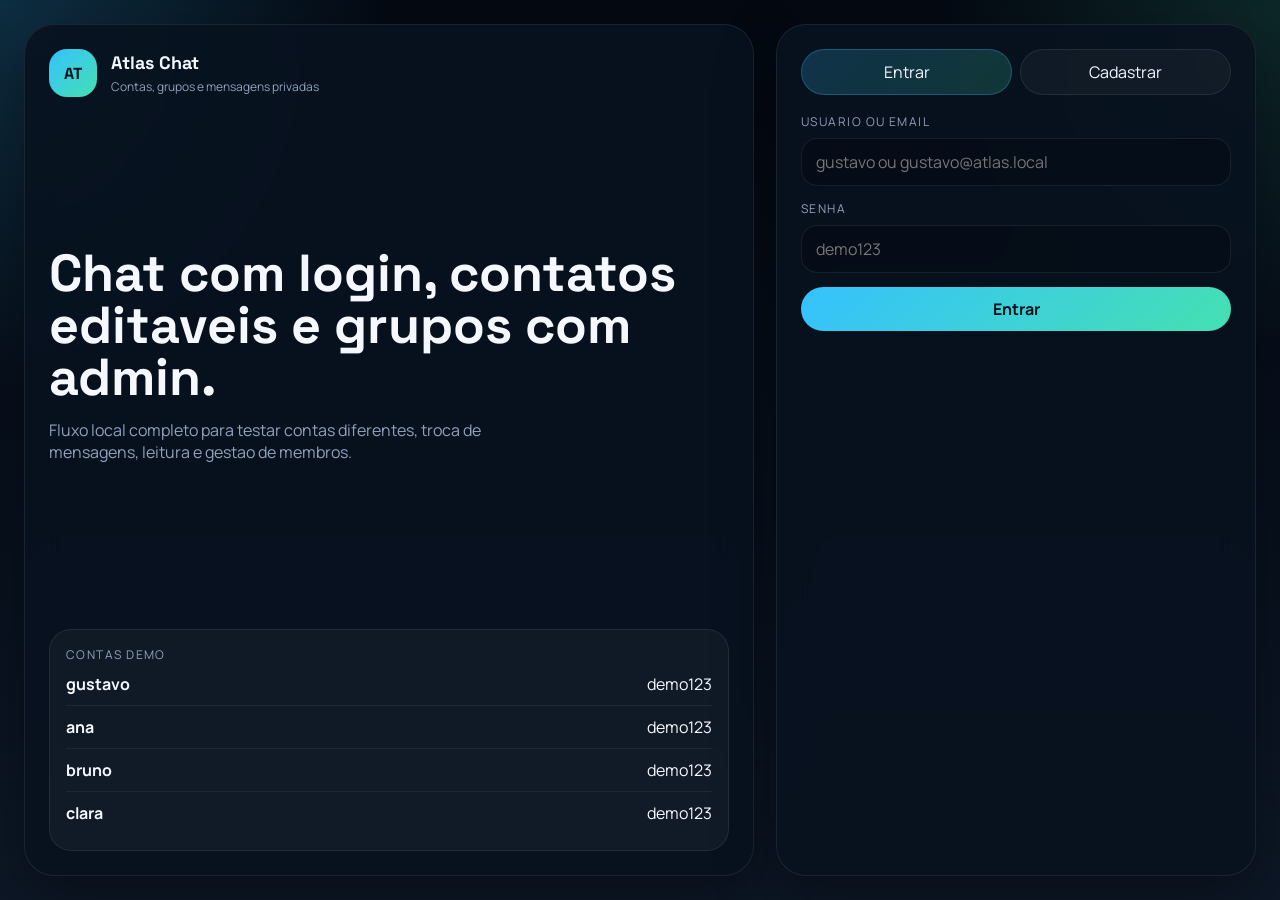
==== index.html @ 0bdc7fc2 "chore: backup local demo and scaffold supabase migration" ====
<!DOCTYPE html>
<html lang="pt-BR">
<head>
  <meta charset="UTF-8">
  <meta name="viewport" content="width=device-width, initial-scale=1.0">
  <title>Atlas Chat - Login</title>
  <link rel="preconnect" href="https://fonts.googleapis.com">
  <link rel="preconnect" href="https://fonts.gstatic.com" crossorigin>
  <link href="https://fonts.googleapis.com/css2?family=Manrope:wght@400;500;600;700&family=Space+Grotesk:wght@500;700&display=swap" rel="stylesheet">
  <link rel="stylesheet" href="style.css">
</head>
<body class="page-auth">
  <main class="auth-shell">
    <section class="auth-hero">
      <a class="brand brand-auth" href="index.html">
        <span class="brand-mark">AT</span>
        <span>
          <strong>Atlas Chat</strong>
          <small>Contas, grupos e mensagens privadas</small>
        </span>
      </a>

      <div class="auth-copy">
        <h1>Chat com login, contatos editaveis e grupos com admin.</h1>
        <p>Fluxo local completo para testar contas diferentes, troca de mensagens, leitura e gestao de membros.</p>
      </div>

      <div class="auth-demo">
        <div class="card-kicker">Contas demo</div>
        <div class="demo-item"><strong>gustavo</strong><span>demo123</span></div>
        <div class="demo-item"><strong>ana</strong><span>demo123</span></div>
        <div class="demo-item"><strong>bruno</strong><span>demo123</span></div>
        <div class="demo-item"><strong>clara</strong><span>demo123</span></div>
      </div>
    </section>

    <section class="auth-panel">
      <div class="auth-tabs">
        <button id="login-tab" class="auth-tab active" type="button">Entrar</button>
        <button id="register-tab" class="auth-tab" type="button">Cadastrar</button>
      </div>

      <form id="login-form" class="auth-form">
        <label class="field">
          <span>Usuario ou email</span>
          <input id="login-identifier" type="text" placeholder="gustavo ou gustavo@atlas.local" required>
        </label>
        <label class="field">
          <span>Senha</span>
          <input id="login-password" type="password" placeholder="demo123" required>
        </label>
        <button class="primary-btn wide" type="submit">Entrar</button>
      </form>

      <form id="register-form" class="auth-form hidden">
        <label class="field">
          <span>Nome</span>
          <input id="register-name" type="text" placeholder="Seu nome" required>
        </label>
        <label class="field">
          <span>Usuario</span>
          <input id="register-username" type="text" placeholder="seuusuario" required>
        </label>
        <label class="field">
          <span>Email</span>
          <input id="register-email" type="email" placeholder="voce@atlas.local" required>
        </label>
        <label class="field">
          <span>Bio</span>
          <input id="register-bio" type="text" placeholder="Ex.: Product designer">
        </label>
        <label class="field">
          <span>Senha</span>
          <input id="register-password" type="password" placeholder="Crie uma senha" required>
        </label>
        <button class="primary-btn wide" type="submit">Criar conta</button>
      </form>

      <p id="auth-feedback" class="auth-feedback"></p>
    </section>
  </main>

  <script type="module" src="auth.js"></script>
</body>
</html>
---- style.css ----
﻿:root {
  --bg: #07101d;
  --bg-soft: #0c1728;
  --panel: rgba(8, 18, 32, 0.9);
  --panel-strong: rgba(8, 18, 32, 0.98);
  --surface: rgba(255, 255, 255, 0.05);
  --surface-strong: rgba(255, 255, 255, 0.08);
  --text: #f5f8ff;
  --muted: #91a1bc;
  --border: rgba(255, 255, 255, 0.08);
  --accent: #35c2ff;
  --accent-alt: #45e0b1;
  --danger: #ff7e87;
  --radius-xl: 30px;
  --radius-lg: 22px;
  --radius-md: 16px;
  --radius-sm: 12px;
  --shadow: 0 24px 60px rgba(0, 0, 0, 0.34);
  --font-scale: 1;
  --message-bubble-width: min(1100px, 94%);
}

* { box-sizing: border-box; }
html, body { min-height: 100%; }
body {
  margin: 0;
  color: var(--text);
  font-size: calc(16px * var(--font-scale));
  font-family: "Manrope", system-ui, sans-serif;
  background: radial-gradient(circle at top left, rgba(53, 194, 255, 0.2), transparent 25%), radial-gradient(circle at top right, rgba(69, 224, 177, 0.14), transparent 22%), linear-gradient(180deg, #040912 0%, #07101d 56%, #0d1726 100%);
}

a { color: inherit; text-decoration: none; }
button, input, textarea { font: inherit; }
button { cursor: pointer; }
svg { width: 18px; height: 18px; fill: none; stroke: currentColor; stroke-width: 1.8; stroke-linecap: round; stroke-linejoin: round; }
.hidden { display: none !important; }

.brand {
  display: flex;
  align-items: center;
  gap: 14px;
}
.brand strong {
  display: block;
  font-family: "Space Grotesk", sans-serif;
  font-size: 18px;
}
.brand small, .muted-line, .thread-subline, .chat-subtitle, .typing, .auth-feedback, .message-head .muted-line, .detail-line span, .composer-meta, .member-meta .muted-line {
  color: var(--muted);
  font-size: 12px;
}
.brand-mark, .thread-avatar, .chat-avatar, .current-user-avatar, .member-avatar, .profile-photo-frame {
  display: grid;
  place-items: center;
  border-radius: 18px;
  background: linear-gradient(135deg, var(--accent), var(--accent-alt));
  color: #03111a;
  font-family: "Space Grotesk", sans-serif;
  font-weight: 700;
  overflow: hidden;
}
.brand-mark { width: 48px; height: 48px; }
.brand-mark.has-photo, .thread-avatar.has-photo, .chat-avatar.has-photo, .current-user-avatar.has-photo, .member-avatar.has-photo, .profile-photo-frame.has-photo {
  background: rgba(255,255,255,0.08);
  color: transparent;
}
.brand-mark img, .thread-avatar img, .chat-avatar img, .current-user-avatar img, .member-avatar img, .profile-photo-frame img {
  width: 100%;
  height: 100%;
  display: block;
  object-fit: cover;
}

.primary-btn, .ghost-btn, .icon-btn, .icon-link {
  border-radius: 999px;
  transition: 140ms ease;
}
.primary-btn, .ghost-btn {
  display: inline-flex;
  align-items: center;
  justify-content: center;
  gap: 8px;
  min-height: 44px;
  padding: 0 16px;
  border: 1px solid var(--border);
}
.primary-btn {
  border: none;
  color: #041017;
  background: linear-gradient(135deg, var(--accent), var(--accent-alt));
  font-weight: 700;
}
.primary-btn.wide, .ghost-btn.wide { width: 100%; }
.ghost-btn {
  color: var(--text);
  background: rgba(255,255,255,0.04);
}
.ghost-btn:hover, .icon-btn:hover, .icon-link:hover, .thread-item:hover, .reaction-btn:hover, .attachment-chip:hover {
  background: rgba(255,255,255,0.08);
}
.ghost-btn.compact { min-height: 36px; padding: 0 12px; }
.ghost-btn.danger { color: #ffd2d4; border-color: rgba(255, 126, 135, 0.28); }
.icon-btn, .icon-link {
  width: 42px;
  height: 42px;
  display: inline-flex;
  align-items: center;
  justify-content: center;
  color: var(--text);
  border: 1px solid var(--border);
  background: rgba(255,255,255,0.04);
}
.icon-btn.active { background: rgba(53, 194, 255, 0.16); border-color: rgba(53, 194, 255, 0.28); }
.icon-btn.mini { width: 34px; height: 34px; }

.field { display: grid; gap: 8px; }
.search-field { display: grid; gap: 8px; }
.current-user-meta { display: grid; gap: 4px; }
.field span, .search-field span, .card-kicker {
  color: var(--muted);
  font-size: 12px;
  text-transform: uppercase;
  letter-spacing: 0.12em;
}
.field input, .field textarea, .field select, .search-field input, .settings-card input, .settings-card select, #composer, #conversation-search-input {
  width: 100%;
  border: 1px solid var(--border);
  border-radius: var(--radius-md);
  background: rgba(0,0,0,0.2);
  color: var(--text);
  padding: 12px 14px;
}
.field input:focus, .field textarea:focus, .field select:focus, .search-field input:focus, #composer:focus, #conversation-search-input:focus, .settings-card input:focus, .settings-card select:focus {
  outline: 2px solid rgba(53, 194, 255, 0.26);
}

.page-auth .auth-shell {
  min-height: 100vh;
  display: grid;
  grid-template-columns: minmax(0, 1.1fr) minmax(360px, 480px);
  gap: 22px;
  padding: 24px;
  max-width: 1380px;
  margin: 0 auto;
}
.auth-hero, .auth-panel, .sidebar, .chat-shell, .details-drawer, .settings-sidebar, .settings-main {
  border: 1px solid var(--border);
  border-radius: var(--radius-xl);
  background: var(--panel);
  box-shadow: var(--shadow);
  backdrop-filter: blur(18px);
}
.auth-hero, .auth-panel, .sidebar, .chat-shell, .details-drawer, .settings-sidebar, .settings-main { padding: 24px; }
.auth-hero { display: grid; align-content: space-between; }
.auth-copy h1, .settings-head h1 {
  margin: 0;
  font-family: "Space Grotesk", sans-serif;
  font-size: clamp(32px, 5vw, 52px);
  line-height: 1;
}
.auth-copy p, .settings-head p { color: var(--muted); max-width: 46ch; }
.auth-demo, .current-user-card, .settings-profile, .detail-card, .search-panel, .reply-banner, .composer, .settings-card, .pin-item, .search-item, .feature-item, .empty-block {
  border: 1px solid var(--border);
  border-radius: var(--radius-lg);
  background: rgba(255,255,255,0.04);
}
.auth-demo, .current-user-card, .settings-profile, .detail-card, .settings-card, .pin-item, .search-item, .feature-item, .empty-block { padding: 16px; }
.demo-item { display: flex; align-items: center; justify-content: space-between; padding: 10px 0; border-bottom: 1px solid rgba(255,255,255,0.06); }
.demo-item:last-child { border-bottom: none; }
.auth-tabs { display: grid; grid-template-columns: repeat(2, 1fr); gap: 8px; margin-bottom: 18px; }
.auth-tab {
  min-height: 46px;
  border-radius: 999px;
  border: 1px solid var(--border);
  color: var(--text);
  background: rgba(255,255,255,0.04);
}
.auth-tab.active { background: linear-gradient(135deg, rgba(53, 194, 255, 0.2), rgba(69, 224, 177, 0.18)); border-color: rgba(53, 194, 255, 0.28); }
.auth-form { display: grid; gap: 14px; }
.auth-feedback { min-height: 18px; margin: 14px 0 0; color: #ffd2d4; }

.chat-app, .settings-shell {
  min-height: 100vh;
  display: grid;
  gap: 20px;
  width: 100%;
  max-width: none;
  margin: 0 auto;
  padding: 20px;
}
.chat-app {
  height: calc(100vh - 40px);
  grid-template-columns: 320px minmax(0, 1fr) 320px;
}
.settings-shell { grid-template-columns: 280px minmax(0, 1fr); }
.sidebar, .settings-sidebar { display: grid; align-content: start; gap: 18px; min-height: 0; }
.sidebar, .details-drawer { overflow: hidden; }
.chat-identity, .detail-profile {
  display: flex;
  align-items: center;
  gap: 14px;
  min-width: 0;
}
.chat-identity > div:last-child, .detail-profile-meta { min-width: 0; }
.sidebar-top, .chat-header, .settings-head, .drawer-head, .modal-head, .thread-line, .detail-line, .composer-row, .search-row, .member-row {
  display: flex;
  align-items: center;
  justify-content: space-between;
  gap: 12px;
}
.sidebar-head-actions, .chat-actions, .composer-tools, .detail-actions, .member-actions { display: flex; align-items: center; gap: 8px; }
.current-user-card, .settings-profile { display: flex; align-items: center; gap: 14px; }
.current-user-avatar, .chat-avatar { width: 52px; height: 52px; }
.profile-photo-frame {
  width: 92px;
  height: 92px;
  border-radius: 28px;
  font-size: 28px;
}
.thread-list, .member-list, .search-results, .pin-list, .feature-grid { display: grid; gap: 10px; }
.thread-list { min-height: 0; overflow: auto; align-content: start; }
.thread-item {
  width: 100%;
  display: grid;
  grid-template-columns: 54px minmax(0, 1fr) auto;
  gap: 12px;
  align-items: center;
  padding: 14px;
  border-radius: 22px;
  border: 1px solid transparent;
  color: var(--text);
  background: rgba(255,255,255,0.03);
  text-align: left;
}
.thread-item.no-avatar { grid-template-columns: minmax(0, 1fr) auto; }
.thread-item.active { background: linear-gradient(135deg, rgba(53, 194, 255, 0.18), rgba(69, 224, 177, 0.12)); border-color: rgba(53, 194, 255, 0.24); }
.thread-avatar { width: 54px; height: 54px; }
.thread-main { min-width: 0; }
.thread-line strong, .chat-title, .settings-card h2, .drawer-head h2 { font-family: "Space Grotesk", sans-serif; }
.thread-line strong, .chat-title { font-size: 17px; }
.thread-line span, .unread-badge, .role-chip, .flag-chip, .check-status { font-size: 11px; }
.thread-subline {
  display: flex;
  align-items: center;
  gap: 8px;
  min-width: 0;
}
.thread-subline span:last-child {
  white-space: nowrap;
  overflow: hidden;
  text-overflow: ellipsis;
}
.unread-badge, .role-chip, .flag-chip {
  min-width: 24px;
  padding: 3px 8px;
  border-radius: 999px;
  border: 1px solid var(--border);
  text-align: center;
}
.presence-dot {
  width: 9px;
  height: 9px;
  flex: 0 0 auto;
  border-radius: 999px;
  background: rgba(255,255,255,0.16);
}
.presence-dot.online { background: #4ade80; }
.presence-dot.away { background: #fbbf24; }
.presence-dot.offline { background: rgba(255,255,255,0.24); }
.presence-dot.private { background: rgba(255,255,255,0.14); }
.presence-dot.group { background: rgba(53, 194, 255, 0.6); }
.unread-badge { background: linear-gradient(135deg, var(--accent), var(--accent-alt)); color: #041017; border: none; font-weight: 700; }
.filter-row { display: flex; gap: 8px; }
.filter-chip {
  min-height: 34px;
  padding: 0 12px;
  border-radius: 999px;
  border: 1px solid var(--border);
  color: var(--text);
  background: rgba(255,255,255,0.04);
}
.filter-chip.active { background: rgba(53, 194, 255, 0.16); border-color: rgba(53, 194, 255, 0.28); }
.chat-shell {
  display: grid;
  grid-template-rows: auto auto minmax(0, 1fr) auto auto;
  gap: 16px;
  min-height: 0;
  overflow: hidden;
}
.chat-header {
  position: sticky;
  top: 0;
  z-index: 3;
  padding-bottom: 6px;
  background: linear-gradient(180deg, rgba(8, 18, 32, 0.98), rgba(8, 18, 32, 0.82));
}
.chat-title { font-size: 24px; line-height: 1.05; }
.search-panel, .reply-banner, .composer { padding: 14px; }
.pinned-banner {
  padding: 0;
  border: 1px solid rgba(53, 194, 255, 0.16);
  border-radius: var(--radius-lg);
  background: linear-gradient(135deg, rgba(53, 194, 255, 0.1), rgba(255,255,255,0.04));
}
.pinned-banner-card {
  width: 100%;
  display: grid;
  grid-template-columns: auto minmax(0, 1fr);
  gap: 12px;
  padding: 12px 14px;
  border: none;
  background: transparent;
  color: var(--text);
  text-align: left;
}
.pinned-banner-card:hover {
  background: rgba(255,255,255,0.03);
}
.pinned-banner-icon {
  width: 34px;
  height: 34px;
  display: grid;
  place-items: center;
  border-radius: 12px;
  background: rgba(255,255,255,0.08);
  color: var(--accent-alt);
}
.pinned-banner-copy {
  display: grid;
  gap: 4px;
  min-width: 0;
}
.pinned-banner-copy strong {
  font-size: 13px;
}
.pinned-banner-copy span {
  color: var(--muted);
  white-space: nowrap;
  overflow: hidden;
  text-overflow: ellipsis;
}
.search-row { align-items: stretch; }
.message-feed {
  min-height: 0;
  overflow: auto;
  display: grid;
  gap: 14px;
  align-content: start;
  padding: 4px 8px 8px 0;
}
.empty-block { color: var(--muted); text-align: center; }
.empty-block.tall { padding: 80px 18px; }
.message {
  position: relative;
  max-width: var(--message-bubble-width);
  padding: 14px 16px;
  border-radius: 24px;
  border: 1px solid rgba(255,255,255,0.08);
  background: rgba(255,255,255,0.07);
  box-shadow: 0 10px 30px rgba(0,0,0,0.16);
}
.message.mine {
  margin-left: auto;
  background: linear-gradient(135deg, rgba(53, 194, 255, 0.22), rgba(69, 224, 177, 0.16));
  border-color: rgba(53, 194, 255, 0.2);
}
.message.highlight { box-shadow: 0 0 0 2px rgba(53, 194, 255, 0.34); }
.message-head { display: flex; align-items: center; justify-content: space-between; gap: 12px; margin-bottom: 10px; }
.message-head strong { font-size: 14px; }
.message-head-actions, .flag-row, .message-reactions, .message-menu, .attachment-row { display: flex; align-items: center; flex-wrap: wrap; gap: 8px; }
.message-text { color: var(--text); font-size: 15px; line-height: 1.6; text-shadow: 0 1px 0 rgba(0, 0, 0, 0.24); }
.message-text a { color: #93e7ff; }
.reply-snippet {
  width: 100%;
  margin-bottom: 10px;
  padding: 10px 12px;
  display: grid;
  gap: 4px;
  border-radius: 14px;
  border: 1px solid rgba(53, 194, 255, 0.12);
  border-left: 3px solid var(--accent);
  background: rgba(255,255,255,0.04);
  color: var(--muted);
  font-size: 12px;
  text-align: left;
}
.reply-snippet strong {
  color: var(--text);
  font-size: 12px;
}
.reply-snippet:hover {
  background: rgba(255,255,255,0.07);
}
.bubble-image { width: 156px; height: 112px; object-fit: cover; border-radius: 16px; border: 1px solid var(--border); cursor: pointer; }
.doc-pill, .attachment-chip, .reaction-btn {
  display: inline-flex;
  align-items: center;
  gap: 8px;
  min-height: 36px;
  padding: 0 12px;
  border-radius: 999px;
  border: 1px solid var(--border);
  color: var(--text);
  background: rgba(255,255,255,0.04);
}
.reaction-btn.active { background: rgba(53, 194, 255, 0.16); border-color: rgba(53, 194, 255, 0.28); }
.message-reactions {
  margin-top: 10px;
}
.reaction-strip {
  display: inline-flex;
  align-items: center;
  gap: 8px;
  min-height: 28px;
}
.reaction-toggle {
  width: 28px;
  height: 28px;
  display: inline-flex;
  align-items: center;
  justify-content: center;
  border-radius: 999px;
  border: 1px solid rgba(255,255,255,0.12);
  background: rgba(255,255,255,0.04);
  color: var(--muted);
}
.reaction-toggle svg {
  width: 14px;
  height: 14px;
}
.reaction-strip.open .reaction-toggle {
  color: var(--accent-alt);
  border-color: rgba(53, 194, 255, 0.24);
  background: rgba(53, 194, 255, 0.12);
}
.reaction-options {
  display: inline-flex;
  align-items: center;
  gap: 6px;
  max-width: 0;
  overflow: hidden;
  opacity: 0;
  transform: translateX(-14px);
  transition: max-width 180ms ease, opacity 180ms ease, transform 180ms ease;
  pointer-events: none;
}
.reaction-options.open {
  max-width: 220px;
  opacity: 1;
  transform: translateX(0);
  pointer-events: auto;
}
.reaction-options .reaction-btn {
  min-height: 28px;
  min-width: 28px;
  padding: 0;
  font-size: 14px;
}
.reaction-counts {
  display: inline-flex;
  align-items: center;
  flex-wrap: wrap;
  gap: 6px;
}
.reaction-count {
  display: inline-flex;
  align-items: center;
  gap: 4px;
  min-height: 24px;
  padding: 0 8px;
  border-radius: 999px;
  border: 1px solid rgba(255,255,255,0.08);
  background: rgba(255,255,255,0.04);
  color: var(--muted);
  font-size: 12px;
}
.check-status { color: var(--muted); font-weight: 700; }
.check-status.read { color: #89e9ff; }
.message-menu { margin-top: 10px; }
.flag-row {
  position: relative;
  min-height: 24px;
  margin-top: 10px;
  padding-right: 34px;
}
.flag-chip, .role-chip { color: var(--muted); }
.favorite-badge {
  position: absolute;
  right: 0;
  bottom: 0;
  width: 24px;
  height: 24px;
  display: inline-flex;
  align-items: center;
  justify-content: center;
  border-radius: 999px;
  background: rgba(255, 214, 102, 0.14);
  color: #ffd666;
  border: 1px solid rgba(255, 214, 102, 0.18);
}
.favorite-badge svg {
  width: 13px;
  height: 13px;
  fill: currentColor;
  stroke: currentColor;
}
.reply-banner { display: flex; align-items: center; justify-content: space-between; gap: 12px; }
.reply-banner span { display: block; margin-top: 4px; color: var(--muted); }
.composer {
  display: grid;
  gap: 12px;
  margin-top: auto;
  position: sticky;
  bottom: 0;
  z-index: 4;
  background: linear-gradient(180deg, rgba(8, 18, 32, 0.85), rgba(8, 18, 32, 0.98));
  box-shadow: 0 -10px 24px rgba(0, 0, 0, 0.18);
}
.composer-row {
  display: grid;
  grid-template-columns: auto minmax(0, 1fr) auto;
  align-items: flex-end;
}
.composer-tools {
  display: flex;
  align-items: center;
  gap: 8px;
  flex-shrink: 0;
}
.composer-meta { display: flex; align-items: center; justify-content: space-between; gap: 12px; }
#composer {
  min-height: 58px;
  max-height: 180px;
  resize: vertical;
  border-radius: 22px;
  flex: 1;
  line-height: 1.5;
}
.send-btn {
  width: 52px;
  height: 52px;
  flex-shrink: 0;
  color: #041017;
  border: none;
  border-radius: 20px;
  background: linear-gradient(135deg, var(--accent), var(--accent-alt));
}
.attachment-preview {
  display: flex;
  flex-wrap: wrap;
  gap: 8px;
}
.attachment-chip span { color: #ffd2d4; }
.details-drawer { overflow: auto; min-height: 0; }
.drawer-head h2, .settings-card h2 { margin: 4px 0 0; }
.drawer-body { display: grid; gap: 14px; margin-top: 18px; }
.detail-card, .settings-card { display: grid; gap: 12px; }
.detail-profile {
  padding: 14px;
  border-radius: var(--radius-lg);
  border: 1px solid var(--border);
  background: rgba(255,255,255,0.04);
}
.detail-profile-meta {
  display: grid;
  gap: 4px;
}
.detail-avatar {
  width: 62px;
  height: 62px;
  border-radius: 22px;
}
.detail-line strong { text-align: right; max-width: 170px; }
.member-list { margin-top: 4px; }
.member-row {
  padding: 12px;
  border-radius: 18px;
  border: 1px solid var(--border);
  background: rgba(255,255,255,0.03);
}
.member-avatar { width: 42px; height: 42px; }
.member-meta { flex: 1; min-width: 0; }
.floating-panel {
  position: fixed;
  right: 24px;
  bottom: 24px;
  width: min(300px, calc(100vw - 28px));
  padding: 16px;
  border: 1px solid var(--border);
  border-radius: 24px;
  background: var(--panel-strong);
  box-shadow: var(--shadow);
  z-index: 20;
  display: grid;
  grid-template-columns: repeat(4, minmax(0, 1fr));
  gap: 10px;
}
.emoji-chip {
  min-height: 48px;
  border: 1px solid var(--border);
  border-radius: 16px;
  background: rgba(255,255,255,0.04);
  color: var(--text);
  font-size: 22px;
}
.modal-layer {
  position: fixed;
  inset: 0;
  z-index: 40;
  display: grid;
  place-items: center;
  background: rgba(0, 0, 0, 0.58);
}
.modal-card {
  width: min(560px, calc(100vw - 28px));
  max-height: calc(100vh - 28px);
  overflow: auto;
  padding: 20px;
  border: 1px solid var(--border);
  border-radius: 28px;
  background: var(--panel-strong);
  box-shadow: var(--shadow);
}
.modal-body, .modal-form, .picker-list { display: grid; gap: 14px; }
.modal-avatar-editor {
  display: grid;
  grid-template-columns: auto minmax(0, 1fr);
  gap: 16px;
  align-items: center;
}
.modal-avatar-meta {
  display: grid;
  gap: 10px;
}
.picker-row {
  display: flex;
  align-items: center;
  gap: 10px;
  padding: 12px 14px;
  border-radius: 16px;
  border: 1px solid var(--border);
  background: rgba(255,255,255,0.04);
}
.picker-row small { color: var(--muted); display: block; }
.lightbox {
  position: fixed;
  inset: 0;
  z-index: 50;
  display: grid;
  place-items: center;
  background: rgba(0,0,0,0.86);
}
.lightbox img {
  max-width: min(92vw, 1100px);
  max-height: 82vh;
  border-radius: 22px;
  border: 1px solid rgba(255,255,255,0.12);
}
.lightbox-close {
  position: absolute;
  top: 18px;
  right: 18px;
  min-height: 40px;
  padding: 0 14px;
  border-radius: 999px;
  border: 1px solid rgba(255,255,255,0.16);
  color: #fff;
  background: rgba(0,0,0,0.44);
}
.settings-sidebar {
  position: sticky;
  top: 20px;
  align-self: start;
  align-content: start;
}
.settings-main { padding: 24px; }
.settings-head h1 { font-size: 34px; }
.settings-nav {
  display: grid;
  gap: 8px;
}
.settings-nav-link {
  display: flex;
  align-items: center;
  min-height: 40px;
  padding: 0 14px;
  border-radius: 16px;
  border: 1px solid transparent;
  color: var(--muted);
  background: rgba(255,255,255,0.03);
}
.settings-nav-link.active,
.settings-nav-link:hover {
  color: var(--text);
  border-color: rgba(53, 194, 255, 0.18);
  background: linear-gradient(135deg, rgba(53, 194, 255, 0.14), rgba(255,255,255,0.04));
}
.settings-stack {
  display: grid;
  gap: 28px;
  margin-top: 18px;
}
.settings-section {
  display: grid;
  gap: 14px;
}
.settings-section-head {
  display: grid;
  gap: 6px;
}
.settings-section-head h2, .settings-card h3 {
  margin: 0;
  font-family: "Space Grotesk", sans-serif;
}
.settings-section-head h2 { font-size: 24px; }
.settings-card h3 { font-size: 18px; }
.settings-grid {
  display: grid;
  grid-template-columns: repeat(2, minmax(0, 1fr));
  gap: 16px;
}
.toggle-row {
  display: flex;
  align-items: center;
  justify-content: space-between;
  gap: 16px;
  padding: 12px 0;
  border-bottom: 1px solid rgba(255,255,255,0.06);
}
.toggle-row:last-child {
  padding-bottom: 0;
  border-bottom: none;
}
.toggle-row > div {
  display: grid;
  gap: 4px;
  min-width: 0;
}
.toggle-row strong { font-size: 14px; }
.toggle-row input[type="checkbox"] {
  width: 18px;
  height: 18px;
  flex: 0 0 auto;
}
.profile-editor {
  display: grid;
  grid-template-columns: auto minmax(0, 1fr);
  gap: 18px;
  align-items: start;
}
.profile-editor-main, .profile-editor-fields {
  display: grid;
  gap: 14px;
}
.profile-editor-fields {
  grid-template-columns: repeat(2, minmax(0, 1fr));
}
.profile-photo-actions {
  display: flex;
  flex-wrap: wrap;
  gap: 10px;
}
.settings-card.span-2 { grid-column: span 2; }
.palette-grid {
  display: grid;
  grid-template-columns: repeat(3, minmax(0, 1fr));
  gap: 12px;
}
.palette-swatch {
  height: 54px;
  border-radius: 18px;
  border: 1px solid var(--border);
}
.palette-swatch.active { box-shadow: 0 0 0 2px rgba(53, 194, 255, 0.32); }
.theme-toggle { margin-top: 4px; }
.feature-grid { grid-template-columns: repeat(auto-fit, minmax(220px, 1fr)); }
.file-field {
  display: inline-flex;
  align-items: center;
  justify-content: center;
  width: fit-content;
  text-align: center;
}
.file-field span {
  display: inline-flex;
  align-items: center;
  justify-content: center;
}
.pin-item, .search-item, .feature-item { display: grid; gap: 6px; }

.compact-ui .thread-item,
.compact-ui .message,
.compact-ui .composer,
.compact-ui .settings-card,
.compact-ui .pin-item,
.compact-ui .search-item,
.compact-ui .feature-item {
  border-radius: 18px;
}
.compact-ui .thread-item,
.compact-ui .message,
.compact-ui .settings-card,
.compact-ui .pin-item,
.compact-ui .search-item,
.compact-ui .feature-item,
.compact-ui .current-user-card,
.compact-ui .settings-profile,
.compact-ui .detail-card {
  padding: 12px;
}
.compact-ui .chat-shell { gap: 12px; }
.compact-ui .message-feed { gap: 10px; }
.hide-avatars .thread-avatar,
.hide-avatars .chat-avatar,
.hide-avatars .member-avatar,
.hide-avatars .current-user-avatar,
.hide-avatars .detail-avatar {
  display: none;
}
.hide-avatars .current-user-card,
.hide-avatars .settings-profile,
.hide-avatars .chat-identity,
.hide-avatars .detail-profile,
.hide-avatars .member-row {
  gap: 0;
}
.blur-media .bubble-image {
  filter: blur(14px) saturate(0.8);
}
.blur-media .bubble-image:hover {
  filter: none;
}

@media (max-width: 1180px) {
  .chat-app { grid-template-columns: 320px minmax(0, 1fr); }
  .details-drawer { grid-column: 1 / -1; }
}

@media (max-width: 940px) {
  .page-auth .auth-shell, .chat-app, .settings-shell { grid-template-columns: 1fr; }
  .chat-app { height: auto; min-height: 100vh; }
  .sidebar { max-height: 40vh; }
  .chat-shell { min-height: 60vh; }
  .settings-sidebar { position: static; top: auto; }
  .details-drawer { order: 3; }
}

@media (max-width: 680px) {
  .page-auth .auth-shell, .chat-app, .settings-shell { padding: 12px; gap: 12px; }
  .auth-hero, .auth-panel, .sidebar, .chat-shell, .details-drawer, .settings-sidebar, .settings-main { padding: 16px; border-radius: 22px; }
  .sidebar-top, .settings-head, .drawer-head { align-items: flex-start; flex-direction: column; }
  .chat-header, .reply-banner, .search-row { align-items: flex-start; flex-wrap: wrap; }
  .composer-row {
    grid-template-columns: 1fr;
    gap: 10px;
  }
  .composer-tools { width: 100%; flex-wrap: wrap; }
  .send-btn { width: 100%; }
  #composer { min-height: 96px; }
  .message, .message.mine { max-width: 100%; }
  .settings-grid { grid-template-columns: 1fr; }
  .settings-card.span-2 { grid-column: auto; }
  .profile-editor, .profile-editor-fields { grid-template-columns: 1fr; }
  .modal-avatar-editor { grid-template-columns: 1fr; }
  .detail-line { align-items: flex-start; flex-direction: column; }
  .detail-line strong { max-width: none; text-align: left; }
  .floating-panel { left: 12px; right: 12px; width: auto; bottom: 12px; }
}
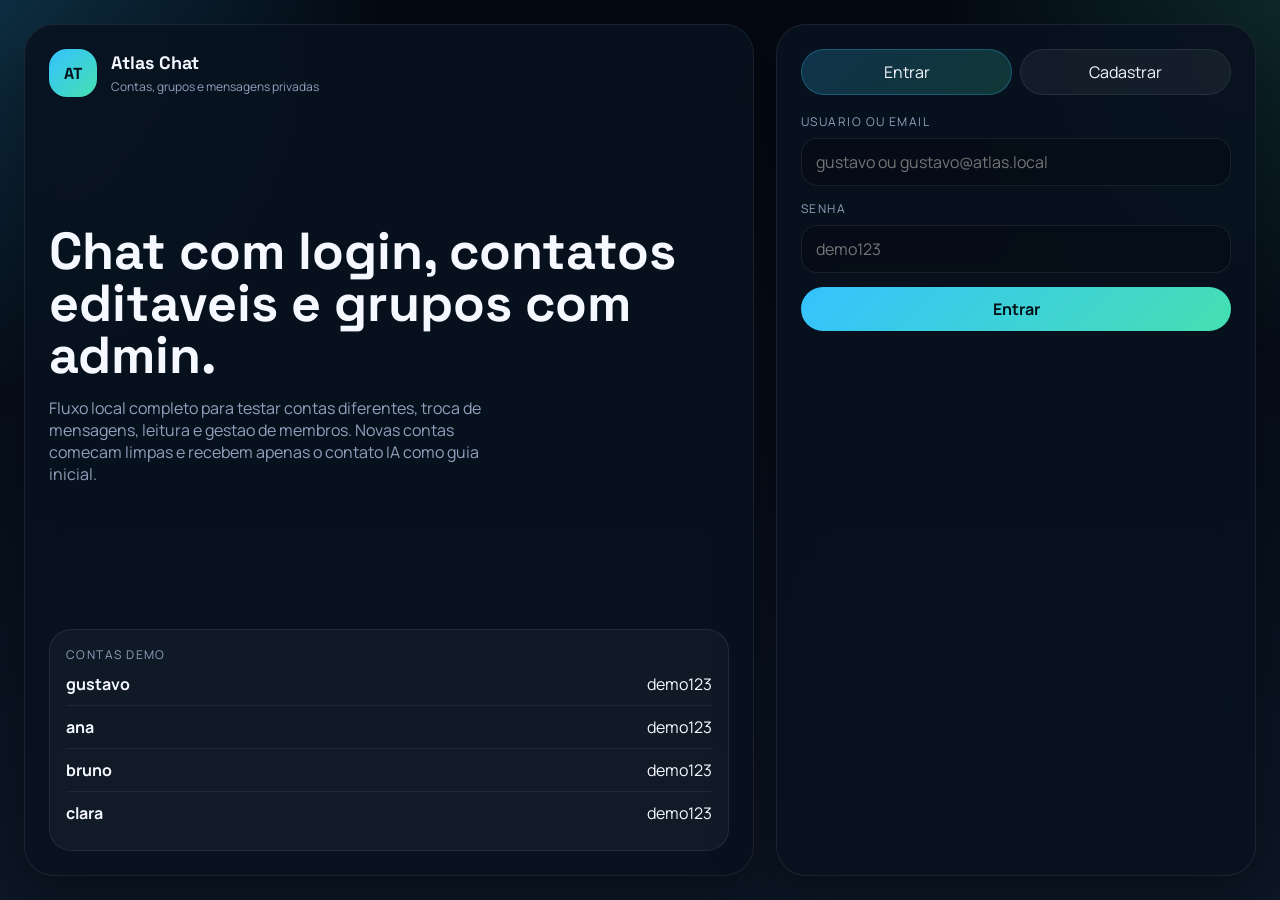
==== commit 6f9ad105: "Mudanças na interface execução agora tem aviso de config e o nivel de segurança la" ====
--- a/index.html
+++ b/index.html
@@ -22,7 +22,7 @@
 
       <div class="auth-copy">
         <h1>Chat com login, contatos editaveis e grupos com admin.</h1>
-        <p>Fluxo local completo para testar contas diferentes, troca de mensagens, leitura e gestao de membros.</p>
+        <p>Fluxo local completo para testar contas diferentes, troca de mensagens, leitura e gestao de membros. Novas contas comecam limpas e recebem apenas o contato IA como guia inicial.</p>
       </div>
 
       <div class="auth-demo">
@@ -59,7 +59,8 @@
         </label>
         <label class="field">
           <span>Usuario</span>
-          <input id="register-username" type="text" placeholder="seuusuario" required>
+          <input id="register-username" type="text" placeholder="usuario.sem.espacos" required>
+          <small class="field-note">Sem espacos, acentos ou caracteres especiais fora de . _ -</small>
         </label>
         <label class="field">
           <span>Email</span>
@@ -73,6 +74,10 @@
           <span>Senha</span>
           <input id="register-password" type="password" placeholder="Crie uma senha" required>
         </label>
+        <label class="field">
+          <span>Confirmar senha</span>
+          <input id="register-confirm-password" type="password" placeholder="Repita a senha" required>
+        </label>
         <button class="primary-btn wide" type="submit">Criar conta</button>
       </form>
 
--- a/style.css
+++ b/style.css
@@ -5,6 +5,18 @@
   --panel-strong: rgba(8, 18, 32, 0.98);
   --surface: rgba(255, 255, 255, 0.05);
   --surface-strong: rgba(255, 255, 255, 0.08);
+  --input-bg: rgba(0, 0, 0, 0.2);
+  --card-bg: rgba(255, 255, 255, 0.04);
+  --card-bg-strong: rgba(255, 255, 255, 0.07);
+  --header-shell: linear-gradient(180deg, rgba(8, 18, 32, 0.98), rgba(8, 18, 32, 0.82));
+  --composer-shell: linear-gradient(180deg, rgba(8, 18, 32, 0.78), rgba(8, 18, 32, 0.95));
+  --composer-shadow: 0 -10px 24px rgba(0, 0, 0, 0.18);
+  --message-card-bg: rgba(255, 255, 255, 0.07);
+  --message-card-shadow: 0 10px 30px rgba(0, 0, 0, 0.16);
+  --message-own-bg: linear-gradient(135deg, rgba(53, 194, 255, 0.22), rgba(69, 224, 177, 0.16));
+  --message-own-border: rgba(53, 194, 255, 0.2);
+  --message-text-shadow: 0 1px 0 rgba(0, 0, 0, 0.24);
+  --toast-bg: rgba(8, 18, 32, 0.96);
   --text: #f5f8ff;
   --muted: #91a1bc;
   --border: rgba(255, 255, 255, 0.08);
@@ -21,7 +33,7 @@
 }
 
 * { box-sizing: border-box; }
-html, body { min-height: 100%; }
+html, body { min-height: 100%; height: 100%; }
 body {
   margin: 0;
   color: var(--text);
@@ -29,6 +41,7 @@
   font-family: "Manrope", system-ui, sans-serif;
   background: radial-gradient(circle at top left, rgba(53, 194, 255, 0.2), transparent 25%), radial-gradient(circle at top right, rgba(69, 224, 177, 0.14), transparent 22%), linear-gradient(180deg, #040912 0%, #07101d 56%, #0d1726 100%);
 }
+.page-chat { overflow: hidden; }
 
 a { color: inherit; text-decoration: none; }
 button, input, textarea { font: inherit; }
@@ -94,10 +107,10 @@
 .primary-btn.wide, .ghost-btn.wide { width: 100%; }
 .ghost-btn {
   color: var(--text);
-  background: rgba(255,255,255,0.04);
+  background: var(--surface);
 }
 .ghost-btn:hover, .icon-btn:hover, .icon-link:hover, .thread-item:hover, .reaction-btn:hover, .attachment-chip:hover {
-  background: rgba(255,255,255,0.08);
+  background: var(--surface-strong);
 }
 .ghost-btn.compact { min-height: 36px; padding: 0 12px; }
 .ghost-btn.danger { color: #ffd2d4; border-color: rgba(255, 126, 135, 0.28); }
@@ -109,9 +122,10 @@
   justify-content: center;
   color: var(--text);
   border: 1px solid var(--border);
-  background: rgba(255,255,255,0.04);
+  background: var(--surface);
 }
 .icon-btn.active { background: rgba(53, 194, 255, 0.16); border-color: rgba(53, 194, 255, 0.28); }
+.icon-btn:disabled { opacity: 0.45; cursor: default; }
 .icon-btn.mini { width: 34px; height: 34px; }
 
 .field { display: grid; gap: 8px; }
@@ -123,11 +137,12 @@
   text-transform: uppercase;
   letter-spacing: 0.12em;
 }
+.field-note { color: var(--muted); font-size: 12px; line-height: 1.45; }
 .field input, .field textarea, .field select, .search-field input, .settings-card input, .settings-card select, #composer, #conversation-search-input {
   width: 100%;
   border: 1px solid var(--border);
   border-radius: var(--radius-md);
-  background: rgba(0,0,0,0.2);
+  background: var(--input-bg);
   color: var(--text);
   padding: 12px 14px;
 }
@@ -160,12 +175,12 @@
   line-height: 1;
 }
 .auth-copy p, .settings-head p { color: var(--muted); max-width: 46ch; }
-.auth-demo, .current-user-card, .settings-profile, .detail-card, .search-panel, .reply-banner, .composer, .settings-card, .pin-item, .search-item, .feature-item, .empty-block {
+.auth-demo, .current-user-card, .settings-profile, .detail-card, .search-panel, .reply-banner, .composer, .settings-card, .pin-item, .search-item, .feature-item, .empty-block, .profile-popover {
   border: 1px solid var(--border);
   border-radius: var(--radius-lg);
-  background: rgba(255,255,255,0.04);
-}
-.auth-demo, .current-user-card, .settings-profile, .detail-card, .settings-card, .pin-item, .search-item, .feature-item, .empty-block { padding: 16px; }
+  background: var(--card-bg);
+}
+.auth-demo, .current-user-card, .settings-profile, .detail-card, .settings-card, .pin-item, .search-item, .feature-item, .empty-block, .profile-popover { padding: 16px; }
 .demo-item { display: flex; align-items: center; justify-content: space-between; padding: 10px 0; border-bottom: 1px solid rgba(255,255,255,0.06); }
 .demo-item:last-child { border-bottom: none; }
 .auth-tabs { display: grid; grid-template-columns: repeat(2, 1fr); gap: 8px; margin-bottom: 18px; }
@@ -174,14 +189,14 @@
   border-radius: 999px;
   border: 1px solid var(--border);
   color: var(--text);
-  background: rgba(255,255,255,0.04);
+  background: var(--surface);
 }
 .auth-tab.active { background: linear-gradient(135deg, rgba(53, 194, 255, 0.2), rgba(69, 224, 177, 0.18)); border-color: rgba(53, 194, 255, 0.28); }
 .auth-form { display: grid; gap: 14px; }
 .auth-feedback { min-height: 18px; margin: 14px 0 0; color: #ffd2d4; }
 
 .chat-app, .settings-shell {
-  min-height: 100vh;
+  min-height: 100dvh;
   display: grid;
   gap: 20px;
   width: 100%;
@@ -190,8 +205,9 @@
   padding: 20px;
 }
 .chat-app {
-  height: calc(100vh - 40px);
+  height: 100dvh;
   grid-template-columns: 320px minmax(0, 1fr) 320px;
+  overflow: hidden;
 }
 .settings-shell { grid-template-columns: 280px minmax(0, 1fr); }
 .sidebar, .settings-sidebar { display: grid; align-content: start; gap: 18px; min-height: 0; }
@@ -210,8 +226,44 @@
   gap: 12px;
 }
 .sidebar-head-actions, .chat-actions, .composer-tools, .detail-actions, .member-actions { display: flex; align-items: center; gap: 8px; }
+.sidebar-head-actions { margin-left: auto; }
+.conversation-menu-wrap, .quick-create-wrap, .session-menu-wrap { position: relative; }
 .current-user-card, .settings-profile { display: flex; align-items: center; gap: 14px; }
 .current-user-avatar, .chat-avatar { width: 52px; height: 52px; }
+.session-menu-btn {
+  display: inline-flex;
+  align-items: center;
+  justify-content: center;
+  padding: 0;
+  border: none;
+  background: transparent;
+}
+.session-menu-btn .current-user-avatar {
+  width: 58px;
+  height: 58px;
+}
+.profile-popover {
+  position: absolute;
+  top: calc(100% + 10px);
+  left: 0;
+  z-index: 14;
+  width: min(240px, calc(100vw - 40px));
+  background: var(--panel-strong);
+  box-shadow: var(--shadow);
+}
+.profile-popover-head {
+  display: flex;
+  align-items: center;
+  gap: 12px;
+}
+.profile-popover-meta {
+  display: grid;
+  gap: 4px;
+}
+.profile-popover-meta strong {
+  font-family: "Space Grotesk", sans-serif;
+  font-size: 16px;
+}
 .profile-photo-frame {
   width: 92px;
   height: 92px;
@@ -230,13 +282,14 @@
   border-radius: 22px;
   border: 1px solid transparent;
   color: var(--text);
-  background: rgba(255,255,255,0.03);
+  background: var(--surface);
   text-align: left;
 }
 .thread-item.no-avatar { grid-template-columns: minmax(0, 1fr) auto; }
-.thread-item.active { background: linear-gradient(135deg, rgba(53, 194, 255, 0.18), rgba(69, 224, 177, 0.12)); border-color: rgba(53, 194, 255, 0.24); }
+.thread-item.active { background: linear-gradient(135deg, rgba(53, 194, 255, 0.18), var(--card-bg)); border-color: rgba(53, 194, 255, 0.24); }
 .thread-avatar { width: 54px; height: 54px; }
 .thread-main { min-width: 0; }
+.thread-side { display: grid; justify-items: end; gap: 6px; }
 .thread-line strong, .chat-title, .settings-card h2, .drawer-head h2 { font-family: "Space Grotesk", sans-serif; }
 .thread-line strong, .chat-title { font-size: 17px; }
 .thread-line span, .unread-badge, .role-chip, .flag-chip, .check-status { font-size: 11px; }
@@ -251,12 +304,32 @@
   overflow: hidden;
   text-overflow: ellipsis;
 }
-.unread-badge, .role-chip, .flag-chip {
+.unread-badge, .role-chip, .flag-chip, .thread-badge {
   min-width: 24px;
   padding: 3px 8px;
   border-radius: 999px;
   border: 1px solid var(--border);
   text-align: center;
+}
+.thread-badge {
+  display: inline-flex;
+  align-items: center;
+  justify-content: center;
+  gap: 6px;
+  color: var(--muted);
+  background: var(--surface);
+  font-size: 11px;
+}
+.thread-badge.thread-badge-icon {
+  width: 26px;
+  min-width: 26px;
+  height: 26px;
+  padding: 0;
+  color: var(--accent-alt);
+}
+.thread-badge.thread-badge-icon svg {
+  width: 13px;
+  height: 13px;
 }
 .presence-dot {
   width: 9px;
@@ -271,19 +344,19 @@
 .presence-dot.private { background: rgba(255,255,255,0.14); }
 .presence-dot.group { background: rgba(53, 194, 255, 0.6); }
 .unread-badge { background: linear-gradient(135deg, var(--accent), var(--accent-alt)); color: #041017; border: none; font-weight: 700; }
-.filter-row { display: flex; gap: 8px; }
+.filter-row { display: flex; gap: 8px; flex-wrap: wrap; }
 .filter-chip {
   min-height: 34px;
   padding: 0 12px;
   border-radius: 999px;
   border: 1px solid var(--border);
   color: var(--text);
-  background: rgba(255,255,255,0.04);
+  background: var(--surface);
 }
 .filter-chip.active { background: rgba(53, 194, 255, 0.16); border-color: rgba(53, 194, 255, 0.28); }
 .chat-shell {
-  display: grid;
-  grid-template-rows: auto auto minmax(0, 1fr) auto auto;
+  display: flex;
+  flex-direction: column;
   gap: 16px;
   min-height: 0;
   overflow: hidden;
@@ -293,7 +366,7 @@
   top: 0;
   z-index: 3;
   padding-bottom: 6px;
-  background: linear-gradient(180deg, rgba(8, 18, 32, 0.98), rgba(8, 18, 32, 0.82));
+  background: var(--header-shell);
 }
 .chat-title { font-size: 24px; line-height: 1.05; }
 .search-panel, .reply-banner, .composer { padding: 14px; }
@@ -301,7 +374,7 @@
   padding: 0;
   border: 1px solid rgba(53, 194, 255, 0.16);
   border-radius: var(--radius-lg);
-  background: linear-gradient(135deg, rgba(53, 194, 255, 0.1), rgba(255,255,255,0.04));
+  background: linear-gradient(135deg, rgba(53, 194, 255, 0.1), var(--card-bg));
 }
 .pinned-banner-card {
   width: 100%;
@@ -315,7 +388,7 @@
   text-align: left;
 }
 .pinned-banner-card:hover {
-  background: rgba(255,255,255,0.03);
+  background: var(--surface);
 }
 .pinned-banner-icon {
   width: 34px;
@@ -323,7 +396,7 @@
   display: grid;
   place-items: center;
   border-radius: 12px;
-  background: rgba(255,255,255,0.08);
+  background: var(--surface-strong);
   color: var(--accent-alt);
 }
 .pinned-banner-copy {
@@ -340,14 +413,197 @@
   overflow: hidden;
   text-overflow: ellipsis;
 }
+.context-menu {
+  position: absolute;
+  top: calc(100% + 10px);
+  right: 0;
+  z-index: 12;
+  width: min(240px, calc(100vw - 36px));
+  display: grid;
+  gap: 6px;
+  padding: 8px;
+  border: 1px solid var(--border);
+  border-radius: 20px;
+  background: var(--panel-strong);
+  box-shadow: var(--shadow);
+}
+.context-menu-item {
+  width: 100%;
+  display: flex;
+  align-items: center;
+  gap: 10px;
+  min-height: 42px;
+  padding: 0 12px;
+  border: 1px solid transparent;
+  border-radius: 14px;
+  color: var(--text);
+  background: var(--surface);
+  text-align: left;
+}
+.context-menu-item:hover {
+  background: var(--surface-strong);
+  border-color: rgba(53, 194, 255, 0.18);
+}
+.context-menu-item:disabled {
+  opacity: 0.45;
+  cursor: default;
+}
+.context-menu-item.danger {
+  color: #ffd2d4;
+}
+.context-menu-icon {
+  width: 18px;
+  height: 18px;
+  display: inline-flex;
+  align-items: center;
+  justify-content: center;
+}
+.context-menu-icon svg {
+  width: 16px;
+  height: 16px;
+}
+.quick-create-wrap .context-menu {
+  left: 0;
+  right: auto;
+}
+.undo-toast {
+  position: fixed;
+  left: 50%;
+  bottom: 24px;
+  z-index: 70;
+  width: min(460px, calc(100vw - 24px));
+  display: grid;
+  grid-template-columns: minmax(0, 1fr) auto;
+  gap: 14px;
+  padding: 14px 16px 18px;
+  border: 1px solid rgba(53, 194, 255, 0.22);
+  border-radius: 22px;
+  background: var(--toast-bg);
+  box-shadow: var(--shadow);
+  transform: translate(-50%, 20px);
+  opacity: 0;
+  pointer-events: none;
+  transition: opacity 160ms ease, transform 160ms ease;
+}
+.undo-toast.visible {
+  opacity: 1;
+  transform: translate(-50%, 0);
+  pointer-events: auto;
+}
+.undo-toast-copy {
+  display: grid;
+  gap: 4px;
+  min-width: 0;
+}
+.undo-toast-copy strong {
+  font-size: 14px;
+}
+.undo-toast-copy span {
+  color: var(--muted);
+  font-size: 12px;
+}
+.undo-toast .ghost-btn {
+  align-self: start;
+}
+.undo-toast-progress {
+  grid-column: 1 / -1;
+  height: 4px;
+  border-radius: 999px;
+  background: rgba(255,255,255,0.08);
+  overflow: hidden;
+}
+.undo-toast-progress::after {
+  content: "";
+  display: block;
+  width: 100%;
+  height: 100%;
+  background: linear-gradient(90deg, var(--accent), var(--accent-alt));
+  transform-origin: left center;
+  animation: undo-timer 5s linear forwards;
+}
+@keyframes undo-timer {
+  from { transform: scaleX(1); }
+  to { transform: scaleX(0); }
+}
 .search-row { align-items: stretch; }
+.selection-bar {
+  position: sticky;
+  top: 72px;
+  z-index: 3;
+  display: flex;
+  align-items: center;
+  justify-content: space-between;
+  gap: 16px;
+  padding: 12px 14px;
+  border: 1px solid rgba(53, 194, 255, 0.18);
+  border-radius: var(--radius-lg);
+  background: linear-gradient(135deg, rgba(53, 194, 255, 0.14), rgba(12, 28, 48, 0.92));
+  box-shadow: 0 10px 28px rgba(4, 12, 24, 0.16);
+  backdrop-filter: blur(16px);
+}
+.selection-copy {
+  display: grid;
+  gap: 4px;
+  min-width: 0;
+}
+.selection-copy strong {
+  font-family: "Space Grotesk", sans-serif;
+  font-size: 16px;
+}
+.selection-copy span {
+  color: var(--muted);
+  font-size: 12px;
+}
+.selection-actions {
+  display: flex;
+  align-items: center;
+  gap: 8px;
+  flex-wrap: nowrap;
+  justify-content: flex-end;
+}
 .message-feed {
+  flex: 1 1 auto;
   min-height: 0;
   overflow: auto;
   display: grid;
   gap: 14px;
   align-content: start;
-  padding: 4px 8px 8px 0;
+  padding: 4px 8px 12px 0;
+}
+.unread-divider {
+  display: grid;
+  grid-template-columns: minmax(0, 1fr) auto auto minmax(0, 1fr);
+  align-items: center;
+  gap: 10px;
+  margin: 4px 0 2px;
+}
+.unread-divider-line {
+  height: 1px;
+  background: linear-gradient(90deg, transparent, rgba(53, 194, 255, 0.34), transparent);
+}
+.unread-divider-pill,
+.unread-divider-count {
+  display: inline-flex;
+  align-items: center;
+  justify-content: center;
+  min-height: 28px;
+  padding: 0 12px;
+  border-radius: 999px;
+  border: 1px solid rgba(53, 194, 255, 0.18);
+  background: rgba(53, 194, 255, 0.12);
+  color: var(--text);
+  font-size: 12px;
+  white-space: nowrap;
+}
+.unread-divider-pill {
+  font-weight: 600;
+}
+.unread-divider-count {
+  min-width: 32px;
+  padding: 0 10px;
+  color: #041017;
+  border-color: transparent;
+  background: linear-gradient(135deg, var(--accent), var(--accent-alt));
 }
 .empty-block { color: var(--muted); text-align: center; }
 .empty-block.tall { padding: 80px 18px; }
@@ -356,20 +612,65 @@
   max-width: var(--message-bubble-width);
   padding: 14px 16px;
   border-radius: 24px;
-  border: 1px solid rgba(255,255,255,0.08);
-  background: rgba(255,255,255,0.07);
-  box-shadow: 0 10px 30px rgba(0,0,0,0.16);
+  border: 1px solid var(--border);
+  background: var(--message-card-bg);
+  box-shadow: var(--message-card-shadow);
 }
 .message.mine {
   margin-left: auto;
-  background: linear-gradient(135deg, rgba(53, 194, 255, 0.22), rgba(69, 224, 177, 0.16));
-  border-color: rgba(53, 194, 255, 0.2);
+  background: var(--message-own-bg);
+  border-color: var(--message-own-border);
+}
+.message.selection-enabled {
+  cursor: pointer;
+  padding-left: 50px;
+}
+.message.selected {
+  border-color: rgba(53, 194, 255, 0.42);
+  background: linear-gradient(135deg, rgba(53, 194, 255, 0.16), rgba(69, 224, 177, 0.08));
+  box-shadow: 0 0 0 2px rgba(53, 194, 255, 0.16), var(--message-card-shadow);
+}
+.message.selected::before {
+  content: "";
+  position: absolute;
+  left: 0;
+  top: 12px;
+  bottom: 12px;
+  width: 4px;
+  border-radius: 999px;
+  background: linear-gradient(180deg, var(--accent), var(--accent-alt));
 }
 .message.highlight { box-shadow: 0 0 0 2px rgba(53, 194, 255, 0.34); }
 .message-head { display: flex; align-items: center; justify-content: space-between; gap: 12px; margin-bottom: 10px; }
 .message-head strong { font-size: 14px; }
 .message-head-actions, .flag-row, .message-reactions, .message-menu, .attachment-row { display: flex; align-items: center; flex-wrap: wrap; gap: 8px; }
-.message-text { color: var(--text); font-size: 15px; line-height: 1.6; text-shadow: 0 1px 0 rgba(0, 0, 0, 0.24); }
+.message-select-btn {
+  position: absolute;
+  left: 14px;
+  top: 18px;
+  width: 22px;
+  height: 22px;
+  display: inline-flex;
+  align-items: center;
+  justify-content: center;
+  padding: 0;
+  border-radius: 7px;
+  border: 1px solid rgba(53, 194, 255, 0.28);
+  color: transparent;
+  background: rgba(255, 255, 255, 0.04);
+}
+.message-select-btn.active {
+  color: #041017;
+  border-color: transparent;
+  background: linear-gradient(135deg, var(--accent), var(--accent-alt));
+  box-shadow: 0 0 0 3px rgba(53, 194, 255, 0.14);
+}
+.message-select-btn svg {
+  width: 14px;
+  height: 14px;
+  stroke-width: 2.3;
+}
+.message-text { color: var(--text); font-size: 15px; line-height: 1.6; text-shadow: var(--message-text-shadow); overflow-wrap: anywhere; word-break: break-word; }
 .message-text a { color: #93e7ff; }
 .reply-snippet {
   width: 100%;
@@ -380,7 +681,7 @@
   border-radius: 14px;
   border: 1px solid rgba(53, 194, 255, 0.12);
   border-left: 3px solid var(--accent);
-  background: rgba(255,255,255,0.04);
+  background: var(--surface);
   color: var(--muted);
   font-size: 12px;
   text-align: left;
@@ -390,7 +691,7 @@
   font-size: 12px;
 }
 .reply-snippet:hover {
-  background: rgba(255,255,255,0.07);
+  background: var(--surface-strong);
 }
 .bubble-image { width: 156px; height: 112px; object-fit: cover; border-radius: 16px; border: 1px solid var(--border); cursor: pointer; }
 .doc-pill, .attachment-chip, .reaction-btn {
@@ -402,7 +703,7 @@
   border-radius: 999px;
   border: 1px solid var(--border);
   color: var(--text);
-  background: rgba(255,255,255,0.04);
+  background: var(--surface);
 }
 .reaction-btn.active { background: rgba(53, 194, 255, 0.16); border-color: rgba(53, 194, 255, 0.28); }
 .message-reactions {
@@ -422,7 +723,7 @@
   justify-content: center;
   border-radius: 999px;
   border: 1px solid rgba(255,255,255,0.12);
-  background: rgba(255,255,255,0.04);
+  background: var(--surface);
   color: var(--muted);
 }
 .reaction-toggle svg {
@@ -471,7 +772,7 @@
   padding: 0 8px;
   border-radius: 999px;
   border: 1px solid rgba(255,255,255,0.08);
-  background: rgba(255,255,255,0.04);
+  background: var(--surface);
   color: var(--muted);
   font-size: 12px;
 }
@@ -510,29 +811,36 @@
 .composer {
   display: grid;
   gap: 12px;
-  margin-top: auto;
-  position: sticky;
-  bottom: 0;
-  z-index: 4;
-  background: linear-gradient(180deg, rgba(8, 18, 32, 0.85), rgba(8, 18, 32, 0.98));
-  box-shadow: 0 -10px 24px rgba(0, 0, 0, 0.18);
+  margin-top: 0;
+  flex-shrink: 0;
+  position: relative;
+  z-index: 2;
+  background: var(--composer-shell);
+  box-shadow: var(--composer-shadow);
 }
 .composer-row {
   display: grid;
-  grid-template-columns: auto minmax(0, 1fr) auto;
+  grid-template-columns: minmax(0, 252px) minmax(0, 1fr) auto;
   align-items: flex-end;
-}
+  min-width: 0;
+}
+.composer-row > * { min-width: 0; }
 .composer-tools {
   display: flex;
   align-items: center;
   gap: 8px;
+  flex-wrap: wrap;
+  max-width: 100%;
   flex-shrink: 0;
 }
 .composer-meta { display: flex; align-items: center; justify-content: space-between; gap: 12px; }
 #composer {
+  width: 100%;
+  min-width: 0;
   min-height: 58px;
   max-height: 180px;
-  resize: vertical;
+  resize: none;
+  overflow-y: hidden;
   border-radius: 22px;
   flex: 1;
   line-height: 1.5;
@@ -547,11 +855,190 @@
   background: linear-gradient(135deg, var(--accent), var(--accent-alt));
 }
 .attachment-preview {
+  display: grid;
+  gap: 10px;
+}
+.attachment-chip-row,
+.attachment-row {
   display: flex;
   flex-wrap: wrap;
   gap: 8px;
 }
-.attachment-chip span { color: #ffd2d4; }
+.attachment-row { align-items: stretch; }
+.attachment-chip {
+  justify-content: space-between;
+}
+.attachment-chip span {
+  width: 14px;
+  height: 14px;
+  display: inline-flex;
+  align-items: center;
+  justify-content: center;
+  color: #ffd2d4;
+}
+.attachment-chip span svg {
+  width: 12px;
+  height: 12px;
+}
+.recording-card,
+.audio-preview-card,
+.audio-card {
+  display: grid;
+  gap: 10px;
+  padding: 12px;
+  border-radius: 18px;
+  border: 1px solid var(--border);
+  background: var(--surface);
+}
+.recording-card-head,
+.audio-card-head {
+  display: flex;
+  align-items: center;
+  justify-content: space-between;
+  gap: 12px;
+}
+.recording-card-actions {
+  display: inline-flex;
+  align-items: center;
+  gap: 10px;
+}
+.recording-badge {
+  display: inline-flex;
+  align-items: center;
+  gap: 8px;
+  font-size: 13px;
+  font-weight: 700;
+}
+.recording-dot {
+  width: 8px;
+  height: 8px;
+  border-radius: 999px;
+  background: #ff6f7e;
+  box-shadow: 0 0 0 rgba(255, 111, 126, 0.4);
+  animation: recording-pulse 1.1s ease infinite;
+}
+@keyframes recording-pulse {
+  0% { box-shadow: 0 0 0 0 rgba(255, 111, 126, 0.4); }
+  70% { box-shadow: 0 0 0 10px rgba(255, 111, 126, 0); }
+  100% { box-shadow: 0 0 0 0 rgba(255, 111, 126, 0); }
+}
+.waveform {
+  height: 56px;
+  display: grid;
+  grid-template-columns: repeat(52, minmax(0, 1fr));
+  align-items: end;
+  gap: 2px;
+  pointer-events: none;
+}
+.waveform.live {
+  height: 44px;
+  grid-template-columns: repeat(48, minmax(0, 1fr));
+  gap: 2px;
+}
+.waveform-bar {
+  width: 2px;
+  height: 100%;
+  min-height: 4px;
+  border-radius: 999px;
+  background: linear-gradient(180deg, var(--accent), var(--accent-alt));
+  transform: scaleY(var(--level));
+  transform-origin: center bottom;
+  opacity: 0.92;
+  justify-self: center;
+}
+.recording-card-actions .icon-btn.mini {
+  width: 36px;
+  height: 36px;
+}
+.audio-player {
+  --audio-progress: 0%;
+  display: grid;
+  gap: 10px;
+}
+.audio-player-row {
+  display: grid;
+  grid-template-columns: auto minmax(0, 1fr) auto;
+  align-items: center;
+  gap: 12px;
+}
+.audio-player-side {
+  display: grid;
+  justify-items: end;
+  gap: 8px;
+}
+.audio-toggle-btn {
+  width: 38px;
+  height: 38px;
+  display: inline-flex;
+  align-items: center;
+  justify-content: center;
+  border: 1px solid rgba(255, 255, 255, 0.12);
+  border-radius: 999px;
+  color: var(--text);
+  background: rgba(255, 255, 255, 0.04);
+}
+.audio-toggle-btn:hover {
+  background: rgba(255, 255, 255, 0.08);
+}
+.audio-toggle-btn svg {
+  width: 16px;
+  height: 16px;
+}
+.audio-wave-shell {
+  position: relative;
+  min-width: 0;
+  cursor: pointer;
+  padding: 3px 0;
+}
+.audio-wave-shell:focus-visible {
+  outline: 2px solid rgba(255, 111, 126, 0.28);
+  outline-offset: 4px;
+  border-radius: 12px;
+}
+.audio-progress-line {
+  position: absolute;
+  top: 3px;
+  bottom: 3px;
+  left: var(--audio-progress);
+  width: 2px;
+  border-radius: 999px;
+  background: #ff5f71;
+  box-shadow: 0 0 14px rgba(255, 95, 113, 0.28);
+  transform: translateX(-1px);
+  pointer-events: none;
+}
+.audio-time {
+  min-width: 74px;
+  color: var(--muted);
+  font-size: 12px;
+  text-align: right;
+  white-space: nowrap;
+}
+.audio-speed-btn {
+  min-width: 48px;
+  height: 28px;
+  padding: 0 10px;
+  border: 1px solid var(--border);
+  border-radius: 999px;
+  color: var(--text);
+  background: var(--surface);
+  font-size: 12px;
+  font-weight: 700;
+}
+.audio-speed-btn:hover {
+  background: var(--surface-strong);
+}
+.audio-native {
+  display: none;
+}
+.audio-preview-card,
+.audio-card {
+  min-width: min(320px, 100%);
+  flex: 1 1 320px;
+}
+.audio-card-head strong {
+  font-size: 13px;
+}
 .details-drawer { overflow: auto; min-height: 0; }
 .drawer-head h2, .settings-card h2 { margin: 4px 0 0; }
 .drawer-body { display: grid; gap: 14px; margin-top: 18px; }
@@ -560,7 +1047,7 @@
   padding: 14px;
   border-radius: var(--radius-lg);
   border: 1px solid var(--border);
-  background: rgba(255,255,255,0.04);
+  background: var(--card-bg);
 }
 .detail-profile-meta {
   display: grid;
@@ -577,7 +1064,7 @@
   padding: 12px;
   border-radius: 18px;
   border: 1px solid var(--border);
-  background: rgba(255,255,255,0.03);
+  background: var(--surface);
 }
 .member-avatar { width: 42px; height: 42px; }
 .member-meta { flex: 1; min-width: 0; }
@@ -600,7 +1087,7 @@
   min-height: 48px;
   border: 1px solid var(--border);
   border-radius: 16px;
-  background: rgba(255,255,255,0.04);
+  background: var(--surface);
   color: var(--text);
   font-size: 22px;
 }
@@ -623,6 +1110,13 @@
   box-shadow: var(--shadow);
 }
 .modal-body, .modal-form, .picker-list { display: grid; gap: 14px; }
+.selection-modal-actions {
+  display: grid;
+  gap: 10px;
+}
+.selection-modal-copy {
+  padding: 18px;
+}
 .modal-avatar-editor {
   display: grid;
   grid-template-columns: auto minmax(0, 1fr);
@@ -640,9 +1134,72 @@
   padding: 12px 14px;
   border-radius: 16px;
   border: 1px solid var(--border);
-  background: rgba(255,255,255,0.04);
+  background: var(--surface);
 }
 .picker-row small { color: var(--muted); display: block; }
+.picker-row-choice {
+  position: relative;
+  gap: 12px;
+  cursor: pointer;
+  transition: border-color 140ms ease, background 140ms ease, box-shadow 140ms ease;
+}
+.picker-row-input {
+  position: absolute;
+  opacity: 0;
+  pointer-events: none;
+}
+.picker-row-indicator {
+  width: 20px;
+  height: 20px;
+  flex: 0 0 auto;
+  display: inline-flex;
+  align-items: center;
+  justify-content: center;
+  border-radius: 999px;
+  border: 2px solid rgba(255, 255, 255, 0.18);
+  background: transparent;
+}
+.picker-row-indicator::after {
+  content: "";
+  width: 8px;
+  height: 8px;
+  border-radius: 999px;
+  background: #041017;
+  transform: scale(0);
+  transition: transform 140ms ease;
+}
+.picker-avatar {
+  width: 42px;
+  height: 42px;
+  flex: 0 0 auto;
+}
+.picker-row-copy {
+  min-width: 0;
+  display: grid;
+  gap: 4px;
+}
+.picker-row-copy strong {
+  font-size: 15px;
+  font-weight: 600;
+}
+.picker-row-choice:has(.picker-row-input:checked) {
+  border-color: rgba(53, 194, 255, 0.24);
+  background: linear-gradient(135deg, rgba(53, 194, 255, 0.16), rgba(69, 224, 177, 0.08));
+  box-shadow: 0 0 0 1px rgba(53, 194, 255, 0.12);
+}
+.picker-row-choice:has(.picker-row-input:checked) .picker-row-indicator {
+  border-color: transparent;
+  background: linear-gradient(135deg, var(--accent), var(--accent-alt));
+  box-shadow: 0 0 0 4px rgba(53, 194, 255, 0.12);
+}
+.picker-row-choice:has(.picker-row-input:checked) .picker-row-indicator::after {
+  transform: scale(1);
+}
+.picker-row-action { width: 100%; color: var(--text); text-align: left; }
+.picker-row-action.active { border-color: rgba(53, 194, 255, 0.28); background: linear-gradient(135deg, rgba(53, 194, 255, 0.16), rgba(69, 224, 177, 0.08)); }
+.hide-avatars .picker-avatar {
+  display: grid;
+}
 .lightbox {
   position: fixed;
   inset: 0;
@@ -668,6 +1225,60 @@
   color: #fff;
   background: rgba(0,0,0,0.44);
 }
+.camera-layer {
+  position: fixed;
+  inset: 0;
+  z-index: 55;
+  display: grid;
+  place-items: center;
+  padding: 18px;
+  background: rgba(0, 0, 0, 0.74);
+}
+.camera-card {
+  width: min(720px, calc(100vw - 24px));
+  display: grid;
+  gap: 16px;
+  padding: 18px;
+  border: 1px solid var(--border);
+  border-radius: 28px;
+  background: var(--panel-strong);
+  box-shadow: var(--shadow);
+}
+.camera-head,
+.camera-actions,
+.camera-action-buttons {
+  display: flex;
+  align-items: center;
+  justify-content: space-between;
+  gap: 12px;
+}
+.camera-stage {
+  position: relative;
+  overflow: hidden;
+  min-height: 320px;
+  border: 1px solid var(--border);
+  border-radius: 24px;
+  background: #02070e;
+  aspect-ratio: 4 / 3;
+}
+.camera-stage video {
+  width: 100%;
+  height: 100%;
+  display: block;
+  object-fit: cover;
+}
+.camera-grid {
+  position: absolute;
+  inset: 0;
+  pointer-events: none;
+  background-image:
+    linear-gradient(rgba(255, 255, 255, 0.14) 1px, transparent 1px),
+    linear-gradient(90deg, rgba(255, 255, 255, 0.14) 1px, transparent 1px);
+  background-size: 33.333% 33.333%;
+}
+.camera-action-buttons {
+  justify-content: flex-end;
+}
 .settings-sidebar {
   position: sticky;
   top: 20px;
@@ -688,13 +1299,13 @@
   border-radius: 16px;
   border: 1px solid transparent;
   color: var(--muted);
-  background: rgba(255,255,255,0.03);
+  background: var(--surface);
 }
 .settings-nav-link.active,
 .settings-nav-link:hover {
   color: var(--text);
   border-color: rgba(53, 194, 255, 0.18);
-  background: linear-gradient(135deg, rgba(53, 194, 255, 0.14), rgba(255,255,255,0.04));
+  background: linear-gradient(135deg, rgba(53, 194, 255, 0.14), var(--card-bg));
 }
 .settings-stack {
   display: grid;
@@ -835,11 +1446,13 @@
 @media (max-width: 1180px) {
   .chat-app { grid-template-columns: 320px minmax(0, 1fr); }
   .details-drawer { grid-column: 1 / -1; }
+  .composer-row { grid-template-columns: minmax(0, 196px) minmax(0, 1fr) auto; }
 }
 
 @media (max-width: 940px) {
   .page-auth .auth-shell, .chat-app, .settings-shell { grid-template-columns: 1fr; }
-  .chat-app { height: auto; min-height: 100vh; }
+  .page-chat { overflow: auto; }
+  .chat-app { height: auto; min-height: 100dvh; overflow: visible; }
   .sidebar { max-height: 40vh; }
   .chat-shell { min-height: 60vh; }
   .settings-sidebar { position: static; top: auto; }
@@ -849,12 +1462,25 @@
 @media (max-width: 680px) {
   .page-auth .auth-shell, .chat-app, .settings-shell { padding: 12px; gap: 12px; }
   .auth-hero, .auth-panel, .sidebar, .chat-shell, .details-drawer, .settings-sidebar, .settings-main { padding: 16px; border-radius: 22px; }
-  .sidebar-top, .settings-head, .drawer-head { align-items: flex-start; flex-direction: column; }
+  .settings-head, .drawer-head { align-items: flex-start; flex-direction: column; }
+  .sidebar-top { align-items: center; flex-direction: row; }
   .chat-header, .reply-banner, .search-row { align-items: flex-start; flex-wrap: wrap; }
-  .composer-row {
+  .selection-bar { align-items: stretch; flex-direction: column; }
+  .selection-bar { top: 12px; }
+  .selection-actions { width: 100%; justify-content: stretch; flex-wrap: wrap; }
+  .selection-actions .icon-btn,
+  .selection-actions .ghost-btn { width: 100%; }
+  .unread-divider {
     grid-template-columns: 1fr;
-    gap: 10px;
+    justify-items: start;
   }
+  .unread-divider-line {
+    display: none;
+  }
+    .composer-row {
+      grid-template-columns: 1fr;
+      gap: 10px;
+    }
   .composer-tools { width: 100%; flex-wrap: wrap; }
   .send-btn { width: 100%; }
   #composer { min-height: 96px; }
@@ -866,4 +1492,12 @@
   .detail-line { align-items: flex-start; flex-direction: column; }
   .detail-line strong { max-width: none; text-align: left; }
   .floating-panel { left: 12px; right: 12px; width: auto; bottom: 12px; }
-}
+  .context-menu { left: 0; right: auto; width: min(240px, calc(100vw - 48px)); }
+  .undo-toast { width: calc(100vw - 24px); bottom: 12px; grid-template-columns: 1fr; }
+  .undo-toast .ghost-btn { width: 100%; }
+  .camera-card { width: calc(100vw - 16px); padding: 14px; border-radius: 22px; }
+  .camera-stage { min-height: 260px; }
+  .camera-actions, .camera-action-buttons { align-items: stretch; flex-direction: column; }
+  .camera-action-buttons { width: 100%; }
+  .camera-action-buttons .ghost-btn, .camera-action-buttons .primary-btn { width: 100%; }
+}
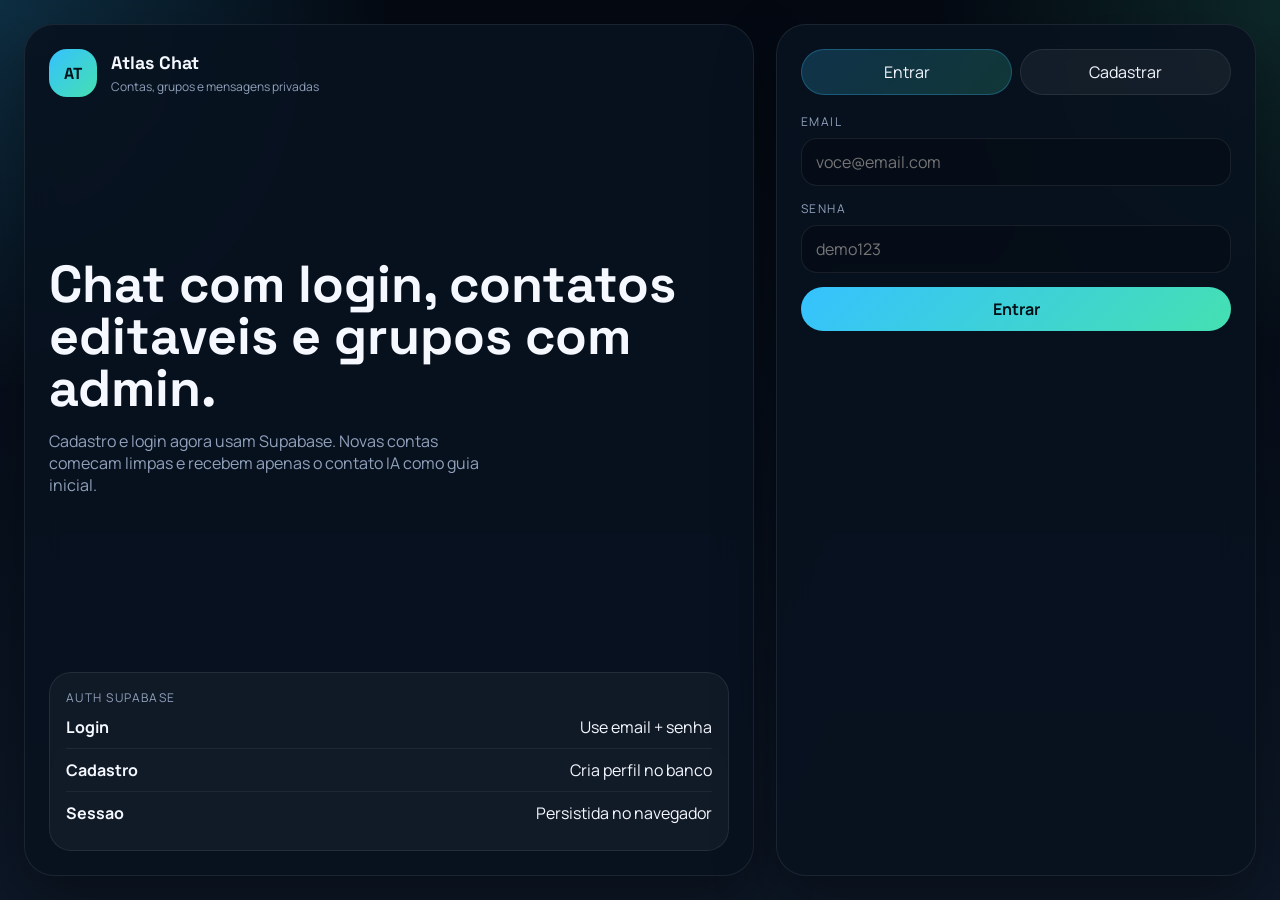
==== commit 943f3c23: "feat: wire Supabase auth bootstrap" ====
--- a/index.html
+++ b/index.html
@@ -22,15 +22,14 @@
 
       <div class="auth-copy">
         <h1>Chat com login, contatos editaveis e grupos com admin.</h1>
-        <p>Fluxo local completo para testar contas diferentes, troca de mensagens, leitura e gestao de membros. Novas contas comecam limpas e recebem apenas o contato IA como guia inicial.</p>
+        <p>Cadastro e login agora usam Supabase. Novas contas comecam limpas e recebem apenas o contato IA como guia inicial.</p>
       </div>
 
       <div class="auth-demo">
-        <div class="card-kicker">Contas demo</div>
-        <div class="demo-item"><strong>gustavo</strong><span>demo123</span></div>
-        <div class="demo-item"><strong>ana</strong><span>demo123</span></div>
-        <div class="demo-item"><strong>bruno</strong><span>demo123</span></div>
-        <div class="demo-item"><strong>clara</strong><span>demo123</span></div>
+        <div class="card-kicker">Auth Supabase</div>
+        <div class="demo-item"><strong>Login</strong><span>Use email + senha</span></div>
+        <div class="demo-item"><strong>Cadastro</strong><span>Cria perfil no banco</span></div>
+        <div class="demo-item"><strong>Sessao</strong><span>Persistida no navegador</span></div>
       </div>
     </section>
 
@@ -42,8 +41,8 @@
 
       <form id="login-form" class="auth-form">
         <label class="field">
-          <span>Usuario ou email</span>
-          <input id="login-identifier" type="text" placeholder="gustavo ou gustavo@atlas.local" required>
+          <span>Email</span>
+          <input id="login-identifier" type="email" placeholder="voce@email.com" required>
         </label>
         <label class="field">
           <span>Senha</span>
--- a/style.css
+++ b/style.css
@@ -29,7 +29,11 @@
   --radius-sm: 12px;
   --shadow: 0 24px 60px rgba(0, 0, 0, 0.34);
   --font-scale: 1;
-  --message-bubble-width: min(1100px, 94%);
+  --message-bubble-width: min(620px, 72%);
+  --message-bubble-min-width: 280px;
+  --message-image-width: 280px;
+  --message-image-height: 200px;
+  --audio-card-width: 280px;
 }
 
 * { box-sizing: border-box; }
@@ -287,6 +291,10 @@
 }
 .thread-item.no-avatar { grid-template-columns: minmax(0, 1fr) auto; }
 .thread-item.active { background: linear-gradient(135deg, rgba(53, 194, 255, 0.18), var(--card-bg)); border-color: rgba(53, 194, 255, 0.24); }
+.thread-item.mention-alert {
+  border-color: rgba(249, 115, 22, 0.26);
+  box-shadow: inset 0 0 0 1px rgba(249, 115, 22, 0.08);
+}
 .thread-avatar { width: 54px; height: 54px; }
 .thread-main { min-width: 0; }
 .thread-side { display: grid; justify-items: end; gap: 6px; }
@@ -330,6 +338,12 @@
 .thread-badge.thread-badge-icon svg {
   width: 13px;
   height: 13px;
+}
+.thread-badge.mention-badge {
+  color: #041017;
+  border: none;
+  background: linear-gradient(135deg, #fb7185, #f59e0b);
+  font-weight: 800;
 }
 .presence-dot {
   width: 9px;
@@ -370,6 +384,40 @@
 }
 .chat-title { font-size: 24px; line-height: 1.05; }
 .search-panel, .reply-banner, .composer { padding: 14px; }
+.mention-jump-btn {
+  align-self: flex-start;
+  display: inline-flex;
+  align-items: center;
+  gap: 10px;
+  margin: -4px 0 -4px 4px;
+  padding: 0 14px 0 10px;
+  min-height: 40px;
+  border-radius: 999px;
+  border: 1px solid rgba(53, 194, 255, 0.2);
+  background: color-mix(in srgb, var(--panel-strong) 84%, transparent);
+  color: var(--text);
+  box-shadow: 0 10px 24px rgba(4, 12, 24, 0.12);
+  backdrop-filter: blur(14px);
+}
+.mention-jump-icon {
+  width: 24px;
+  height: 24px;
+  display: inline-flex;
+  align-items: center;
+  justify-content: center;
+  border-radius: 999px;
+  color: #041017;
+  background: linear-gradient(135deg, var(--accent), var(--accent-alt));
+}
+.mention-jump-icon svg {
+  width: 14px;
+  height: 14px;
+}
+#mention-jump-label {
+  font-size: 12px;
+  font-weight: 700;
+  letter-spacing: 0.02em;
+}
 .pinned-banner {
   padding: 0;
   border: 1px solid rgba(53, 194, 255, 0.16);
@@ -426,6 +474,7 @@
   border-radius: 20px;
   background: var(--panel-strong);
   box-shadow: var(--shadow);
+  backdrop-filter: blur(18px);
 }
 .context-menu-item {
   width: 100%;
@@ -437,7 +486,7 @@
   border: 1px solid transparent;
   border-radius: 14px;
   color: var(--text);
-  background: var(--surface);
+  background: var(--card-bg);
   text-align: left;
 }
 .context-menu-item:hover {
@@ -465,6 +514,40 @@
 .quick-create-wrap .context-menu {
   left: 0;
   right: auto;
+}
+.quick-create-menu {
+  width: min(280px, calc(100vw - 56px));
+  padding: 10px;
+  gap: 8px;
+  border-radius: 22px;
+}
+.quick-create-item {
+  min-height: 58px;
+  padding: 10px 12px;
+  align-items: center;
+}
+.quick-create-item-icon {
+  width: 38px;
+  height: 38px;
+  flex: 0 0 38px;
+  border-radius: 14px;
+  border: 1px solid rgba(53, 194, 255, 0.14);
+  background: linear-gradient(135deg, rgba(53, 194, 255, 0.18), rgba(69, 224, 177, 0.12));
+  color: var(--accent-alt);
+}
+.quick-create-copy {
+  display: grid;
+  gap: 2px;
+  min-width: 0;
+}
+.quick-create-copy strong {
+  font-size: 14px;
+  line-height: 1.1;
+}
+.quick-create-copy small {
+  color: var(--muted);
+  font-size: 11px;
+  line-height: 1.25;
 }
 .undo-toast {
   position: fixed;
@@ -566,9 +649,119 @@
   min-height: 0;
   overflow: auto;
   display: grid;
-  gap: 14px;
+  gap: 10px;
   align-content: start;
   padding: 4px 8px 12px 0;
+}
+.message-row {
+  width: 100%;
+  display: flex;
+  align-items: flex-end;
+  gap: 8px;
+}
+.message-row.mine {
+  justify-content: flex-end;
+}
+.message-sequence {
+  display: grid;
+  gap: 3px;
+  width: fit-content;
+  max-width: min(calc(var(--message-bubble-width) + 54px), 100%);
+  justify-self: start;
+  border-radius: 24px;
+  content-visibility: auto;
+  contain-intrinsic-size: 120px;
+}
+.message-sequence.mine {
+  justify-self: end;
+}
+.message-sequence.stacked {
+  padding: 8px 10px;
+  background: rgba(255, 255, 255, 0.025);
+  border: 1px solid rgba(255, 255, 255, 0.035);
+  box-shadow: inset 0 1px 0 rgba(255, 255, 255, 0.025);
+}
+.message-sequence.mine.stacked {
+  background: rgba(53, 194, 255, 0.05);
+  border-color: rgba(53, 194, 255, 0.08);
+}
+.message-avatar-wrap {
+  width: 38px;
+  height: 38px;
+  flex: 0 0 38px;
+  display: inline-flex;
+  align-items: center;
+  justify-content: center;
+  align-self: flex-start;
+  margin-top: 18px;
+  border-radius: 999px;
+}
+.message-avatar {
+  width: 30px;
+  height: 30px;
+  flex: 0 0 30px;
+  align-self: center;
+  margin: 0;
+  border-radius: 999px;
+  font-size: 11px;
+}
+.message-stack {
+  min-width: 0;
+  display: grid;
+  gap: 4px;
+}
+.message-row.mine .message-stack {
+  justify-items: end;
+}
+.message-sender-label {
+  padding: 0 4px;
+  color: var(--muted);
+  font-size: 11px;
+  font-weight: 700;
+  letter-spacing: 0.02em;
+}
+.day-divider {
+  display: flex;
+  justify-content: center;
+  margin: 6px 0 2px;
+}
+.system-event {
+  display: flex;
+  justify-content: center;
+  margin: 2px 0 4px;
+}
+.day-divider-pill {
+  display: inline-flex;
+  align-items: center;
+  justify-content: center;
+  min-height: 28px;
+  padding: 0 14px;
+  border-radius: 999px;
+  border: 1px solid rgba(53, 194, 255, 0.16);
+  background: color-mix(in srgb, var(--panel-strong) 82%, transparent);
+  color: var(--muted);
+  font-size: 12px;
+  font-weight: 700;
+  text-transform: none;
+  box-shadow: 0 10px 24px rgba(4, 12, 24, 0.12);
+  backdrop-filter: blur(14px);
+}
+.system-event-pill {
+  display: inline-flex;
+  align-items: center;
+  justify-content: center;
+  min-height: 28px;
+  max-width: min(560px, 92%);
+  padding: 0 14px;
+  border-radius: 999px;
+  border: 1px solid rgba(255, 255, 255, 0.08);
+  background: color-mix(in srgb, var(--surface) 78%, transparent);
+  color: var(--muted);
+  font-size: 12px;
+  font-weight: 600;
+  text-align: center;
+  box-shadow: 0 10px 24px rgba(4, 12, 24, 0.08);
+  backdrop-filter: blur(14px);
 }
 .unread-divider {
   display: grid;
@@ -609,15 +802,18 @@
 .empty-block.tall { padding: 80px 18px; }
 .message {
   position: relative;
-  max-width: var(--message-bubble-width);
-  padding: 14px 16px;
-  border-radius: 24px;
+  width: fit-content;
+  min-width: min(var(--message-bubble-min-width), 100%);
+  max-width: min(var(--message-bubble-width), 100%);
+  padding: 8px 14px 7px;
+  border-radius: 20px;
   border: 1px solid var(--border);
   background: var(--message-card-bg);
   box-shadow: var(--message-card-shadow);
+  justify-self: start;
 }
 .message.mine {
-  margin-left: auto;
+  justify-self: end;
   background: var(--message-own-bg);
   border-color: var(--message-own-border);
 }
@@ -634,22 +830,42 @@
   content: "";
   position: absolute;
   left: 0;
-  top: 12px;
-  bottom: 12px;
+  top: 10px;
+  bottom: 10px;
   width: 4px;
   border-radius: 999px;
   background: linear-gradient(180deg, var(--accent), var(--accent-alt));
 }
 .message.highlight { box-shadow: 0 0 0 2px rgba(53, 194, 255, 0.34); }
-.message-head { display: flex; align-items: center; justify-content: space-between; gap: 12px; margin-bottom: 10px; }
-.message-head strong { font-size: 14px; }
-.message-head-actions, .flag-row, .message-reactions, .message-menu, .attachment-row { display: flex; align-items: center; flex-wrap: wrap; gap: 8px; }
+.message-head { display: flex; align-items: center; justify-content: space-between; gap: 8px; margin-bottom: 6px; }
+.message-head-actions, .flag-row, .message-reactions, .message-menu, .attachment-row { display: flex; align-items: center; flex-wrap: wrap; gap: 6px; }
+.message-head {
+  justify-content: flex-end;
+}
+.message-menu-trigger {
+  width: 22px;
+  height: 22px;
+  display: inline-flex;
+  align-items: center;
+  justify-content: center;
+  padding: 0;
+  border: none;
+  background: transparent;
+  color: var(--muted);
+}
+.message-menu-trigger:hover {
+  color: var(--text);
+}
+.message-menu-trigger svg {
+  width: 16px;
+  height: 16px;
+}
 .message-select-btn {
   position: absolute;
-  left: 14px;
-  top: 18px;
-  width: 22px;
-  height: 22px;
+  left: 12px;
+  top: 14px;
+  width: 20px;
+  height: 20px;
   display: inline-flex;
   align-items: center;
   justify-content: center;
@@ -666,16 +882,49 @@
   box-shadow: 0 0 0 3px rgba(53, 194, 255, 0.14);
 }
 .message-select-btn svg {
-  width: 14px;
-  height: 14px;
+  width: 13px;
+  height: 13px;
   stroke-width: 2.3;
 }
-.message-text { color: var(--text); font-size: 15px; line-height: 1.6; text-shadow: var(--message-text-shadow); overflow-wrap: anywhere; word-break: break-word; }
+.message-text { color: var(--text); font-size: 14px; line-height: 1.34; text-shadow: var(--message-text-shadow); overflow-wrap: anywhere; word-break: break-word; }
 .message-text a { color: #93e7ff; }
+.mention-tag {
+  display: inline-flex;
+  align-items: center;
+  min-height: 24px;
+  padding: 0 9px;
+  margin: 0 1px;
+  font: inherit;
+  border: 1px solid rgba(249, 115, 22, 0.28);
+  border-radius: 999px;
+  background: rgba(249, 115, 22, 0.22);
+  color: #ffb06a;
+  font-weight: 700;
+  letter-spacing: 0.01em;
+  box-shadow: 0 6px 16px rgba(249, 115, 22, 0.12);
+  cursor: pointer;
+}
+.mention-tag:hover,
+.mention-tag:focus-visible {
+  background: rgba(249, 115, 22, 0.3);
+  color: #ffd0a7;
+}
+.mention-tag.self {
+  border-color: rgba(82, 227, 220, 0.34);
+  background: rgba(82, 227, 220, 0.2);
+  color: #79fff4;
+  box-shadow: 0 8px 20px rgba(82, 227, 220, 0.16);
+}
+.mention-tag.intense {
+  font-weight: 800;
+  text-decoration: underline;
+  text-decoration-thickness: 1.5px;
+  text-underline-offset: 2px;
+}
 .reply-snippet {
   width: 100%;
-  margin-bottom: 10px;
-  padding: 10px 12px;
+  margin-bottom: 8px;
+  padding: 8px 10px;
   display: grid;
   gap: 4px;
   border-radius: 14px;
@@ -693,7 +942,18 @@
 .reply-snippet:hover {
   background: var(--surface-strong);
 }
-.bubble-image { width: 156px; height: 112px; object-fit: cover; border-radius: 16px; border: 1px solid var(--border); cursor: pointer; }
+.message-bottom-meta {
+  display: inline-flex;
+  align-items: center;
+  gap: 6px;
+  padding: 0 4px;
+  color: var(--muted);
+  font-size: 11px;
+}
+.message-bottom-meta.mine {
+  justify-self: end;
+}
+.bubble-image { width: var(--message-image-width); height: var(--message-image-height); object-fit: cover; border-radius: 18px; border: 1px solid var(--border); cursor: pointer; }
 .doc-pill, .attachment-chip, .reaction-btn {
   display: inline-flex;
   align-items: center;
@@ -706,14 +966,12 @@
   background: var(--surface);
 }
 .reaction-btn.active { background: rgba(53, 194, 255, 0.16); border-color: rgba(53, 194, 255, 0.28); }
-.message-reactions {
-  margin-top: 10px;
-}
 .reaction-strip {
   display: inline-flex;
   align-items: center;
   gap: 8px;
   min-height: 28px;
+  justify-content: flex-end;
 }
 .reaction-toggle {
   width: 28px;
@@ -735,6 +993,31 @@
   border-color: rgba(53, 194, 255, 0.24);
   background: rgba(53, 194, 255, 0.12);
 }
+.message-footer {
+  display: flex;
+  align-items: flex-end;
+  justify-content: space-between;
+  gap: 8px;
+  margin-top: 8px;
+}
+.message-side-actions {
+  align-self: center;
+  display: inline-flex;
+  align-items: center;
+  min-height: 28px;
+}
+.message-row.mine .message-side-actions {
+  order: 2;
+}
+.message-corner-actions {
+  margin-left: auto;
+  display: inline-flex;
+  align-items: flex-end;
+  justify-content: flex-end;
+  flex-wrap: wrap;
+  gap: 6px;
+  min-height: 28px;
+}
 .reaction-options {
   display: inline-flex;
   align-items: center;
@@ -742,7 +1025,7 @@
   max-width: 0;
   overflow: hidden;
   opacity: 0;
-  transform: translateX(-14px);
+  transform: translateX(14px);
   transition: max-width 180ms ease, opacity 180ms ease, transform 180ms ease;
   pointer-events: none;
 }
@@ -763,6 +1046,7 @@
   align-items: center;
   flex-wrap: wrap;
   gap: 6px;
+  justify-content: flex-end;
 }
 .reaction-count {
   display: inline-flex;
@@ -778,18 +1062,37 @@
 }
 .check-status { color: var(--muted); font-weight: 700; }
 .check-status.read { color: #89e9ff; }
-.message-menu { margin-top: 10px; }
+.message-menu {
+  position: absolute;
+  top: 34px;
+  right: 10px;
+  z-index: 8;
+  display: inline-flex;
+  align-items: center;
+  flex-wrap: wrap;
+  gap: 8px;
+  padding: 8px;
+  border: 1px solid rgba(53, 194, 255, 0.16);
+  border-radius: 16px;
+  background: var(--panel-strong);
+  box-shadow: 0 14px 28px rgba(4, 12, 24, 0.18);
+  backdrop-filter: blur(16px);
+}
+.message.mine .message-menu {
+  right: 10px;
+}
+.message-menu .icon-btn.mini {
+  background: var(--surface);
+}
 .flag-row {
-  position: relative;
+  display: inline-flex;
+  align-items: center;
+  flex-wrap: wrap;
+  gap: 6px;
   min-height: 24px;
-  margin-top: 10px;
-  padding-right: 34px;
 }
 .flag-chip, .role-chip { color: var(--muted); }
 .favorite-badge {
-  position: absolute;
-  right: 0;
-  bottom: 0;
   width: 24px;
   height: 24px;
   display: inline-flex;
@@ -834,6 +1137,66 @@
   flex-shrink: 0;
 }
 .composer-meta { display: flex; align-items: center; justify-content: space-between; gap: 12px; }
+#mention-panel.mention-panel {
+  position: absolute;
+  left: 14px;
+  bottom: calc(100% + 10px);
+  width: min(360px, calc(100% - 28px));
+  max-height: min(320px, 42vh);
+  overflow: auto;
+  padding: 10px;
+  border: 1px solid var(--border);
+  border-radius: 22px;
+  background: var(--panel-strong);
+  box-shadow: var(--shadow);
+  z-index: 12;
+  display: grid;
+  gap: 6px;
+}
+.mention-item {
+  width: 100%;
+  display: flex;
+  align-items: center;
+  gap: 12px;
+  padding: 10px 12px;
+  border: 1px solid transparent;
+  border-radius: 18px;
+  color: var(--text);
+  background: transparent;
+  text-align: left;
+}
+.mention-item:hover,
+.mention-item.active {
+  border-color: rgba(82, 227, 220, 0.26);
+  background: linear-gradient(135deg, rgba(82, 227, 220, 0.12), rgba(255, 164, 61, 0.08));
+}
+.mention-avatar {
+  width: 38px;
+  height: 38px;
+  border-radius: 14px;
+  flex-shrink: 0;
+}
+.mention-copy {
+  min-width: 0;
+  display: grid;
+  gap: 2px;
+}
+.mention-copy strong,
+.mention-copy small {
+  display: block;
+  overflow: hidden;
+  text-overflow: ellipsis;
+  white-space: nowrap;
+}
+.mention-copy small {
+  color: var(--muted);
+}
+.mention-empty {
+  padding: 12px 14px;
+  border-radius: 18px;
+  color: var(--muted);
+  background: var(--surface);
+}
 #composer {
   width: 100%;
   min-width: 0;
@@ -884,8 +1247,8 @@
 .audio-preview-card,
 .audio-card {
   display: grid;
-  gap: 10px;
-  padding: 12px;
+  gap: 8px;
+  padding: 10px;
   border-radius: 18px;
   border: 1px solid var(--border);
   background: var(--surface);
@@ -900,7 +1263,7 @@
 .recording-card-actions {
   display: inline-flex;
   align-items: center;
-  gap: 10px;
+  gap: 8px;
 }
 .recording-badge {
   display: inline-flex;
@@ -947,28 +1310,28 @@
   justify-self: center;
 }
 .recording-card-actions .icon-btn.mini {
-  width: 36px;
-  height: 36px;
+  width: 34px;
+  height: 34px;
 }
 .audio-player {
   --audio-progress: 0%;
   display: grid;
+  gap: 8px;
+}
+.audio-player-row {
+  display: grid;
+  grid-template-columns: auto minmax(0, 1fr) auto;
+  align-items: center;
   gap: 10px;
 }
-.audio-player-row {
-  display: grid;
-  grid-template-columns: auto minmax(0, 1fr) auto;
-  align-items: center;
-  gap: 12px;
-}
 .audio-player-side {
   display: grid;
   justify-items: end;
-  gap: 8px;
+  gap: 6px;
 }
 .audio-toggle-btn {
-  width: 38px;
-  height: 38px;
+  width: 34px;
+  height: 34px;
   display: inline-flex;
   align-items: center;
   justify-content: center;
@@ -981,8 +1344,8 @@
   background: rgba(255, 255, 255, 0.08);
 }
 .audio-toggle-btn svg {
-  width: 16px;
-  height: 16px;
+  width: 14px;
+  height: 14px;
 }
 .audio-wave-shell {
   position: relative;
@@ -1033,8 +1396,9 @@
 }
 .audio-preview-card,
 .audio-card {
-  min-width: min(320px, 100%);
-  flex: 1 1 320px;
+  min-width: min(var(--audio-card-width), 100%);
+  max-width: min(var(--message-bubble-width), 100%);
+  flex: 0 1 var(--audio-card-width);
 }
 .audio-card-head strong {
   font-size: 13px;
@@ -1286,6 +1650,24 @@
   align-content: start;
 }
 .settings-main { padding: 24px; }
+.mobile-chat-back-btn,
+.settings-mobile-bar {
+  display: none;
+}
+.settings-mobile-bar {
+  align-items: center;
+  gap: 12px;
+  margin-bottom: 16px;
+}
+.settings-mobile-copy {
+  display: grid;
+  gap: 2px;
+  min-width: 0;
+}
+.settings-mobile-copy strong {
+  font-family: "Space Grotesk", sans-serif;
+  font-size: 18px;
+}
 .settings-head h1 { font-size: 34px; }
 .settings-nav {
   display: grid;
@@ -1425,6 +1807,7 @@
 .hide-avatars .thread-avatar,
 .hide-avatars .chat-avatar,
 .hide-avatars .member-avatar,
+.hide-avatars .message-avatar,
 .hide-avatars .current-user-avatar,
 .hide-avatars .detail-avatar {
   display: none;
@@ -1450,21 +1833,174 @@
 }
 
 @media (max-width: 940px) {
-  .page-auth .auth-shell, .chat-app, .settings-shell { grid-template-columns: 1fr; }
-  .page-chat { overflow: auto; }
-  .chat-app { height: auto; min-height: 100dvh; overflow: visible; }
-  .sidebar { max-height: 40vh; }
-  .chat-shell { min-height: 60vh; }
-  .settings-sidebar { position: static; top: auto; }
-  .details-drawer { order: 3; }
+  .page-auth .auth-shell, .settings-shell { grid-template-columns: 1fr; }
+  .page-chat { overflow: hidden; }
+  .page-chat.quick-create-open .chat-app::after {
+    content: "";
+    position: fixed;
+    inset: 0;
+    z-index: 18;
+    background: rgba(3, 8, 16, 0.42);
+    backdrop-filter: blur(6px);
+    pointer-events: none;
+  }
+  .page-chat .chat-app {
+    position: relative;
+    display: block;
+    height: 100dvh;
+    min-height: 100dvh;
+    padding: 0;
+    gap: 0;
+    overflow: hidden;
+  }
+  .page-chat .sidebar,
+  .page-chat .chat-shell,
+  .page-chat .details-drawer {
+    position: absolute;
+    inset: 0;
+    padding: 16px;
+    border: none;
+    border-radius: 0;
+    box-shadow: none;
+    max-height: none;
+  }
+  .page-chat .sidebar {
+    display: grid;
+    overflow: hidden;
+  }
+  .page-chat .chat-shell,
+  .page-chat .details-drawer {
+    display: none;
+  }
+  .page-chat.mobile-view-list .sidebar {
+    display: grid;
+  }
+  .page-chat.mobile-view-chat .sidebar,
+  .page-chat.mobile-view-details .sidebar,
+  .page-chat.mobile-view-details .chat-shell {
+    display: none;
+  }
+  .page-chat.mobile-view-chat .chat-shell {
+    display: flex;
+  }
+  .page-chat.mobile-view-details .details-drawer {
+    display: flex;
+    flex-direction: column;
+    overflow: auto;
+  }
+  .page-chat .chat-header {
+    align-items: center;
+    flex-wrap: nowrap;
+    gap: 10px;
+    padding-bottom: 2px;
+  }
+  .page-chat .chat-identity {
+    flex: 1;
+    min-width: 0;
+  }
+  .page-chat .chat-actions {
+    flex-shrink: 0;
+  }
+  .page-chat .mobile-chat-back-btn {
+    display: inline-flex;
+    flex: 0 0 auto;
+  }
+  .page-chat .quick-create-wrap .quick-create-menu {
+    position: fixed;
+    left: 12px;
+    right: 12px;
+    top: auto;
+    bottom: 12px;
+    width: auto;
+    z-index: 24;
+    border-radius: 24px;
+    padding: 12px;
+    gap: 10px;
+  }
+  .page-chat .quick-create-wrap .quick-create-item {
+    min-height: 62px;
+    padding: 12px 14px;
+  }
+  .page-chat .quick-create-wrap .quick-create-item-icon {
+    width: 42px;
+    height: 42px;
+    flex-basis: 42px;
+    border-radius: 16px;
+  }
+  .page-chat .chat-title {
+    font-size: 20px;
+  }
+  .page-chat .chat-subtitle {
+    font-size: 12px;
+  }
+  .page-chat .details-drawer .drawer-head {
+    align-items: center;
+    flex-wrap: nowrap;
+  }
+  .settings-shell {
+    padding: 12px;
+    gap: 12px;
+  }
+  .settings-sidebar,
+  .settings-main {
+    padding: 16px;
+    border-radius: 22px;
+  }
+  .settings-sidebar {
+    position: static;
+    top: auto;
+    gap: 14px;
+  }
+  .settings-sidebar > .brand,
+  .settings-sidebar > .primary-btn.wide {
+    display: none;
+  }
+  .settings-mobile-bar {
+    display: flex;
+  }
+  .settings-head {
+    display: none;
+  }
+  .settings-profile {
+    padding: 0;
+    border: none;
+    background: transparent;
+  }
+  .settings-nav {
+    display: flex;
+    gap: 8px;
+    overflow-x: auto;
+    padding-bottom: 4px;
+    scrollbar-width: none;
+  }
+  .settings-nav::-webkit-scrollbar {
+    display: none;
+  }
+  .settings-nav-link {
+    min-width: max-content;
+    white-space: nowrap;
+  }
 }
 
 @media (max-width: 680px) {
-  .page-auth .auth-shell, .chat-app, .settings-shell { padding: 12px; gap: 12px; }
-  .auth-hero, .auth-panel, .sidebar, .chat-shell, .details-drawer, .settings-sidebar, .settings-main { padding: 16px; border-radius: 22px; }
-  .settings-head, .drawer-head { align-items: flex-start; flex-direction: column; }
+  .page-auth .auth-shell, .settings-shell { padding: 12px; gap: 12px; }
+  .auth-hero, .auth-panel, .settings-sidebar, .settings-main { padding: 16px; border-radius: 22px; }
+  .page-chat .sidebar,
+  .page-chat .chat-shell,
+  .page-chat .details-drawer {
+    padding: 14px 14px 16px;
+  }
+  .drawer-head { align-items: flex-start; flex-direction: column; }
   .sidebar-top { align-items: center; flex-direction: row; }
-  .chat-header, .reply-banner, .search-row { align-items: flex-start; flex-wrap: wrap; }
+  .reply-banner, .search-row { align-items: flex-start; flex-wrap: wrap; }
+  .mention-jump-btn {
+    margin-left: 0;
+  }
+  .page-chat .chat-header,
+  .page-chat .details-drawer .drawer-head {
+    align-items: center;
+    flex-wrap: nowrap;
+  }
   .selection-bar { align-items: stretch; flex-direction: column; }
   .selection-bar { top: 12px; }
   .selection-actions { width: 100%; justify-content: stretch; flex-wrap: wrap; }
@@ -1484,6 +2020,13 @@
   .composer-tools { width: 100%; flex-wrap: wrap; }
   .send-btn { width: 100%; }
   #composer { min-height: 96px; }
+  .message-row {
+    align-items: stretch;
+    gap: 8px;
+  }
+  .message-side-actions {
+    align-self: flex-start;
+  }
   .message, .message.mine { max-width: 100%; }
   .settings-grid { grid-template-columns: 1fr; }
   .settings-card.span-2 { grid-column: auto; }
@@ -1492,7 +2035,19 @@
   .detail-line { align-items: flex-start; flex-direction: column; }
   .detail-line strong { max-width: none; text-align: left; }
   .floating-panel { left: 12px; right: 12px; width: auto; bottom: 12px; }
+  #mention-panel.mention-panel {
+    left: 0;
+    right: 0;
+    bottom: calc(100% + 8px);
+    width: auto;
+    max-height: min(280px, 38vh);
+  }
   .context-menu { left: 0; right: auto; width: min(240px, calc(100vw - 48px)); }
+  .page-chat .quick-create-wrap .quick-create-menu {
+    left: 12px;
+    right: 12px;
+    width: auto;
+  }
   .undo-toast { width: calc(100vw - 24px); bottom: 12px; grid-template-columns: 1fr; }
   .undo-toast .ghost-btn { width: 100%; }
   .camera-card { width: calc(100vw - 16px); padding: 14px; border-radius: 22px; }
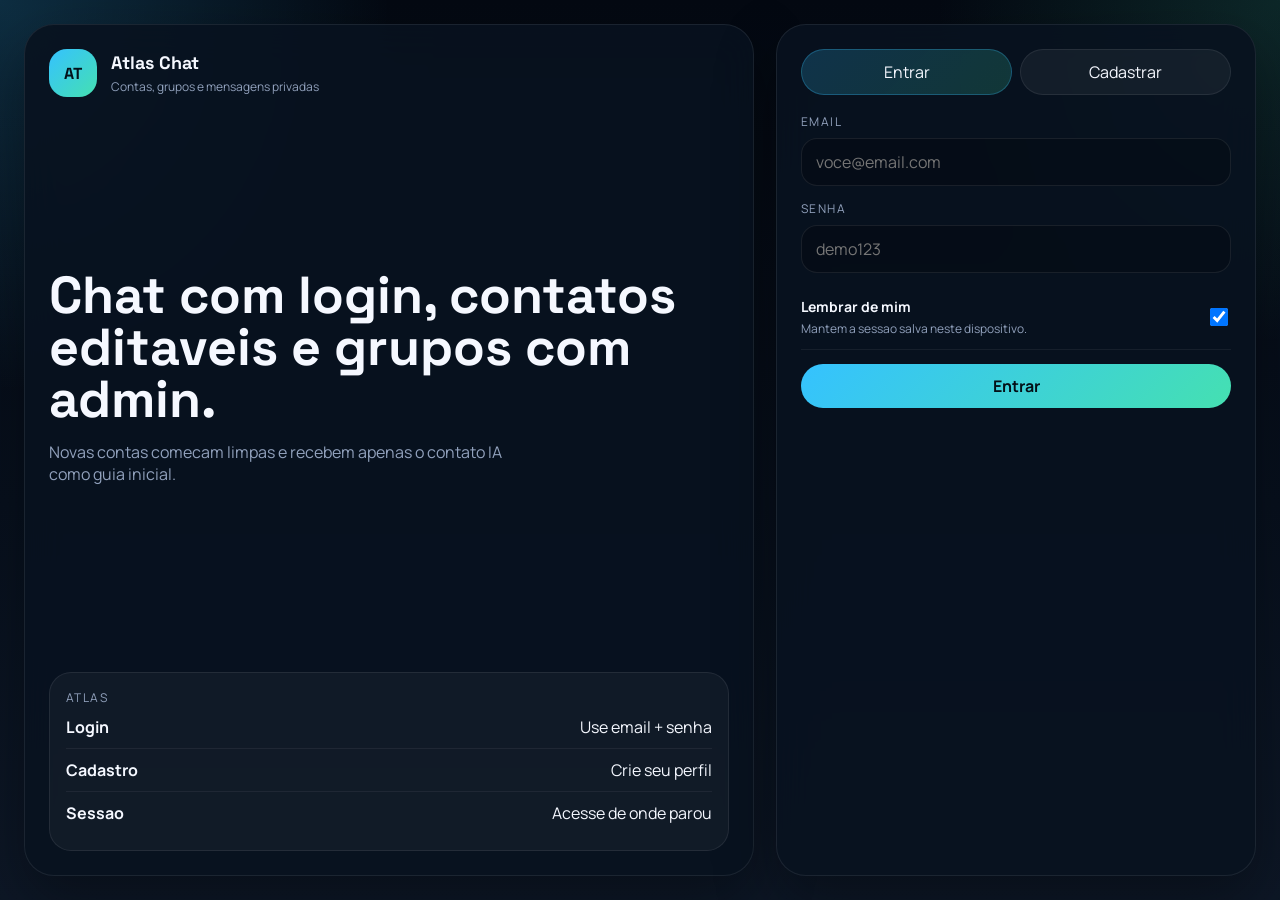
==== commit cad54106: "feat: migrate chat bootstrap to supabase" ====
--- a/index.html
+++ b/index.html
@@ -22,14 +22,14 @@
 
       <div class="auth-copy">
         <h1>Chat com login, contatos editaveis e grupos com admin.</h1>
-        <p>Cadastro e login agora usam Supabase. Novas contas comecam limpas e recebem apenas o contato IA como guia inicial.</p>
+        <p>Novas contas comecam limpas e recebem apenas o contato IA como guia inicial.</p>
       </div>
 
       <div class="auth-demo">
-        <div class="card-kicker">Auth Supabase</div>
+        <div class="card-kicker">Atlas</div>
         <div class="demo-item"><strong>Login</strong><span>Use email + senha</span></div>
-        <div class="demo-item"><strong>Cadastro</strong><span>Cria perfil no banco</span></div>
-        <div class="demo-item"><strong>Sessao</strong><span>Persistida no navegador</span></div>
+        <div class="demo-item"><strong>Cadastro</strong><span>Crie seu perfil</span></div>
+        <div class="demo-item"><strong>Sessao</strong><span>Acesse de onde parou</span></div>
       </div>
     </section>
 
@@ -47,6 +47,13 @@
         <label class="field">
           <span>Senha</span>
           <input id="login-password" type="password" placeholder="demo123" required>
+        </label>
+        <label class="toggle-row auth-remember-row">
+          <div>
+            <strong>Lembrar de mim</strong>
+            <span class="muted-line">Mantem a sessao salva neste dispositivo.</span>
+          </div>
+          <input id="remember-me" type="checkbox" checked>
         </label>
         <button class="primary-btn wide" type="submit">Entrar</button>
       </form>
--- a/style.css
+++ b/style.css
@@ -169,6 +169,7 @@
   background: var(--panel);
   box-shadow: var(--shadow);
   backdrop-filter: blur(18px);
+  animation: shell-enter 0.24s ease both;
 }
 .auth-hero, .auth-panel, .sidebar, .chat-shell, .details-drawer, .settings-sidebar, .settings-main { padding: 24px; }
 .auth-hero { display: grid; align-content: space-between; }
@@ -198,6 +199,40 @@
 .auth-tab.active { background: linear-gradient(135deg, rgba(53, 194, 255, 0.2), rgba(69, 224, 177, 0.18)); border-color: rgba(53, 194, 255, 0.28); }
 .auth-form { display: grid; gap: 14px; }
 .auth-feedback { min-height: 18px; margin: 14px 0 0; color: #ffd2d4; }
+.auth-remember-row { margin-top: -2px; }
+
+@keyframes shell-enter {
+  from {
+    opacity: 0;
+    transform: translateY(14px) scale(0.992);
+  }
+  to {
+    opacity: 1;
+    transform: translateY(0) scale(1);
+  }
+}
+
+@keyframes panel-slide-in {
+  from {
+    opacity: 0;
+    transform: translateX(18px);
+  }
+  to {
+    opacity: 1;
+    transform: translateX(0);
+  }
+}
+
+@keyframes sheet-rise-in {
+  from {
+    opacity: 0;
+    transform: translateY(28px);
+  }
+  to {
+    opacity: 1;
+    transform: translateY(0);
+  }
+}
 
 .chat-app, .settings-shell {
   min-height: 100dvh;
@@ -475,6 +510,7 @@
   background: var(--panel-strong);
   box-shadow: var(--shadow);
   backdrop-filter: blur(18px);
+  animation: shell-enter 0.18s ease both;
 }
 .context-menu-item {
   width: 100%;
@@ -1458,7 +1494,7 @@
 .modal-layer {
   position: fixed;
   inset: 0;
-  z-index: 40;
+  z-index: 60;
   display: grid;
   place-items: center;
   background: rgba(0, 0, 0, 0.58);
@@ -1592,7 +1628,7 @@
 .camera-layer {
   position: fixed;
   inset: 0;
-  z-index: 55;
+  z-index: 70;
   display: grid;
   place-items: center;
   padding: 18px;
@@ -1607,6 +1643,7 @@
   border-radius: 28px;
   background: var(--panel-strong);
   box-shadow: var(--shadow);
+  animation: sheet-rise-in 0.22s ease both;
 }
 .camera-head,
 .camera-actions,
@@ -1839,7 +1876,7 @@
     content: "";
     position: fixed;
     inset: 0;
-    z-index: 18;
+    z-index: 24;
     background: rgba(3, 8, 16, 0.42);
     backdrop-filter: blur(6px);
     pointer-events: none;
@@ -1867,13 +1904,16 @@
   .page-chat .sidebar {
     display: grid;
     overflow: hidden;
+    z-index: 20;
   }
   .page-chat .chat-shell,
   .page-chat .details-drawer {
     display: none;
+    z-index: 22;
   }
   .page-chat.mobile-view-list .sidebar {
     display: grid;
+    animation: panel-slide-in 0.2s ease both;
   }
   .page-chat.mobile-view-chat .sidebar,
   .page-chat.mobile-view-details .sidebar,
@@ -1882,11 +1922,13 @@
   }
   .page-chat.mobile-view-chat .chat-shell {
     display: flex;
+    animation: panel-slide-in 0.2s ease both;
   }
   .page-chat.mobile-view-details .details-drawer {
     display: flex;
     flex-direction: column;
     overflow: auto;
+    animation: panel-slide-in 0.2s ease both;
   }
   .page-chat .chat-header {
     align-items: center;
@@ -1904,6 +1946,13 @@
   .page-chat .mobile-chat-back-btn {
     display: inline-flex;
     flex: 0 0 auto;
+  }
+  .page-chat.quick-create-open .sidebar {
+    z-index: 30;
+  }
+  .page-chat .quick-create-wrap {
+    position: relative;
+    z-index: 34;
   }
   .page-chat .quick-create-wrap .quick-create-menu {
     position: fixed;
@@ -1912,10 +1961,11 @@
     top: auto;
     bottom: 12px;
     width: auto;
-    z-index: 24;
+    z-index: 40;
     border-radius: 24px;
     padding: 12px;
     gap: 10px;
+    animation: sheet-rise-in 0.2s ease both;
   }
   .page-chat .quick-create-wrap .quick-create-item {
     min-height: 62px;
@@ -1957,6 +2007,9 @@
   }
   .settings-mobile-bar {
     display: flex;
+  }
+  #export-btn {
+    display: none !important;
   }
   .settings-head {
     display: none;
